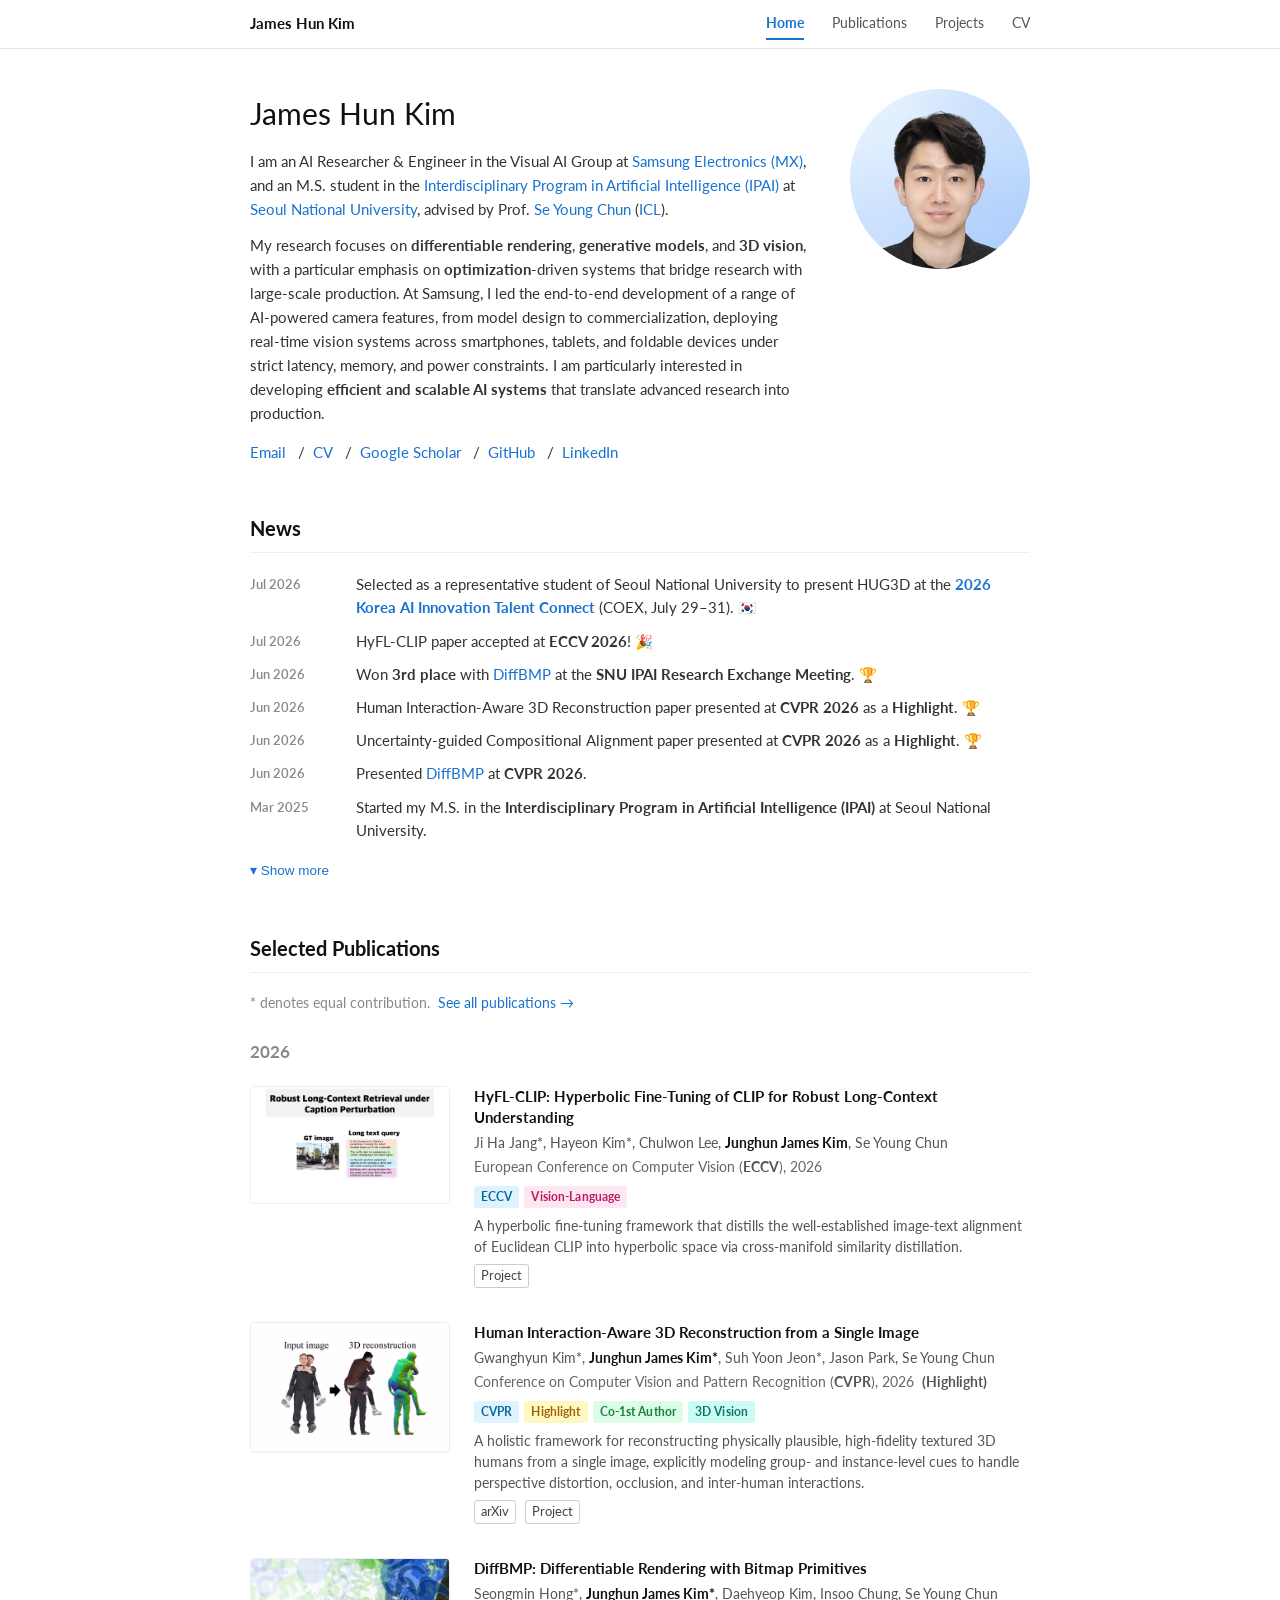
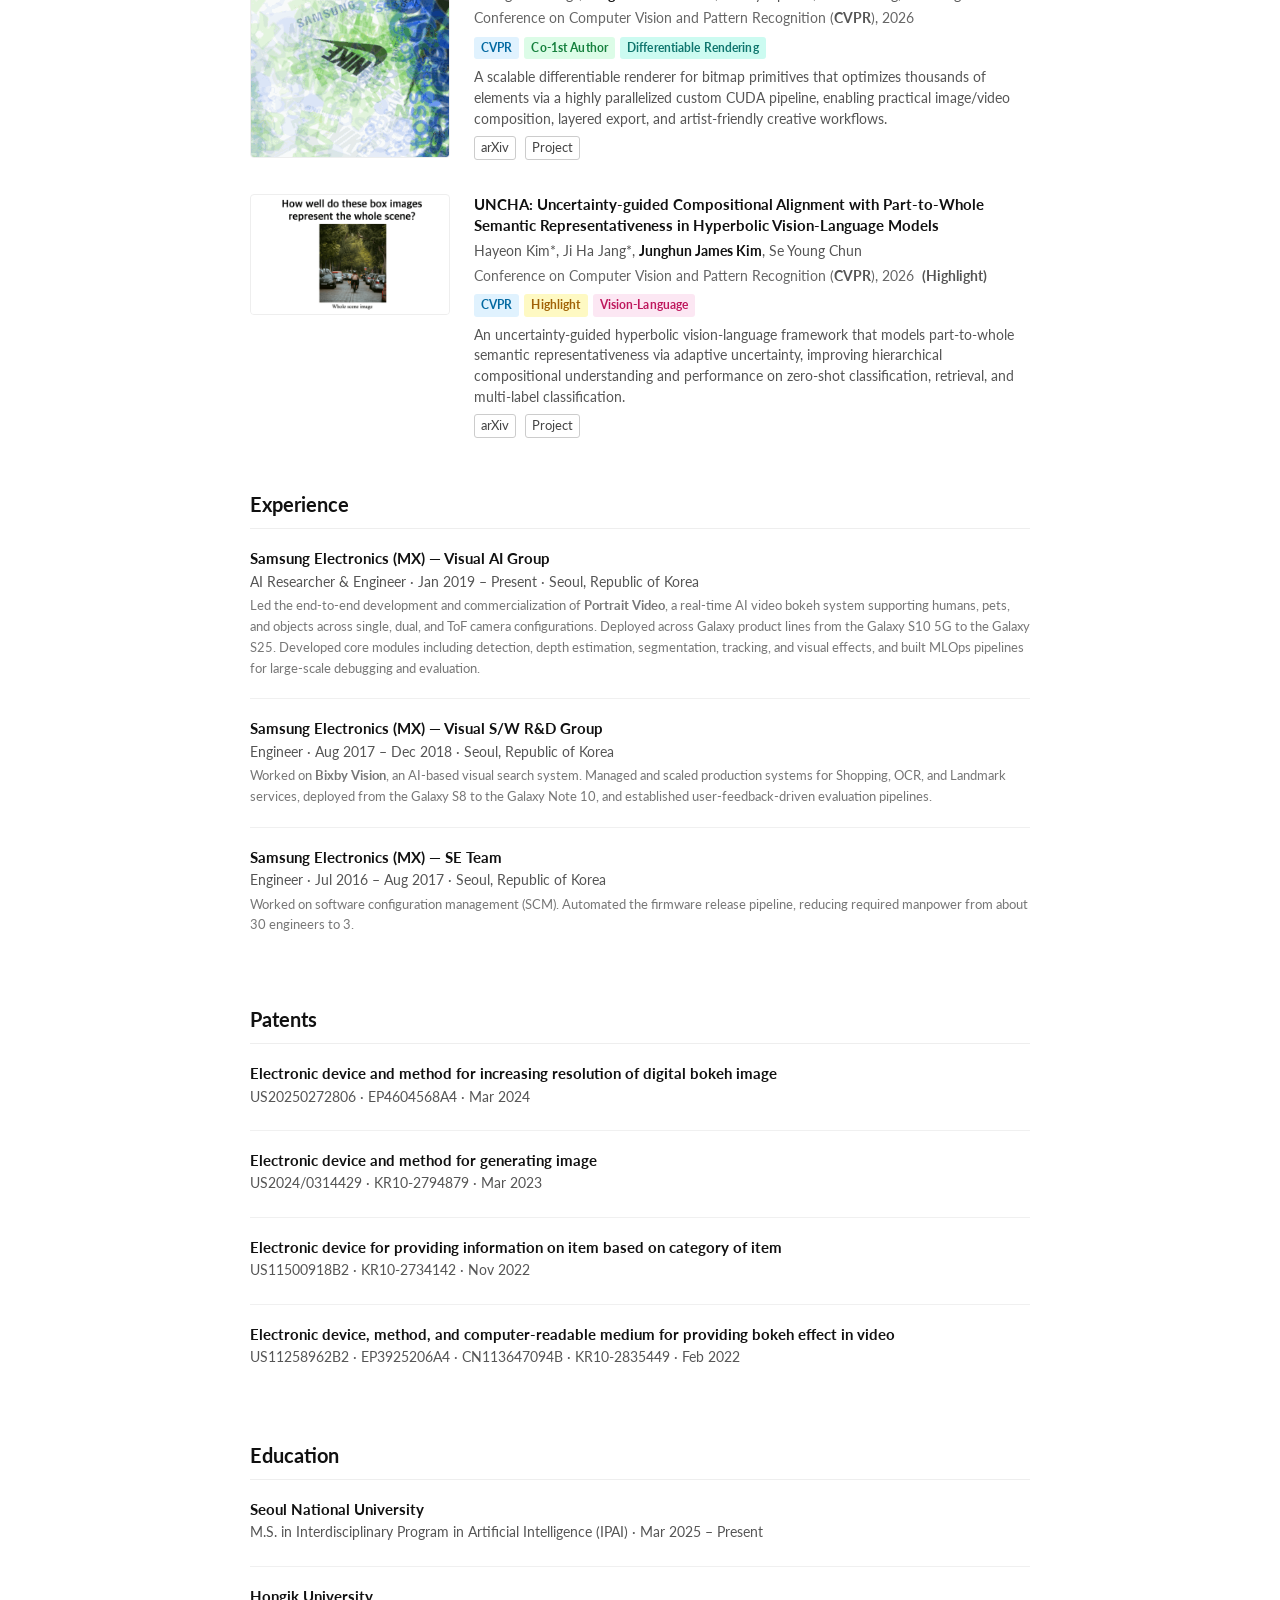
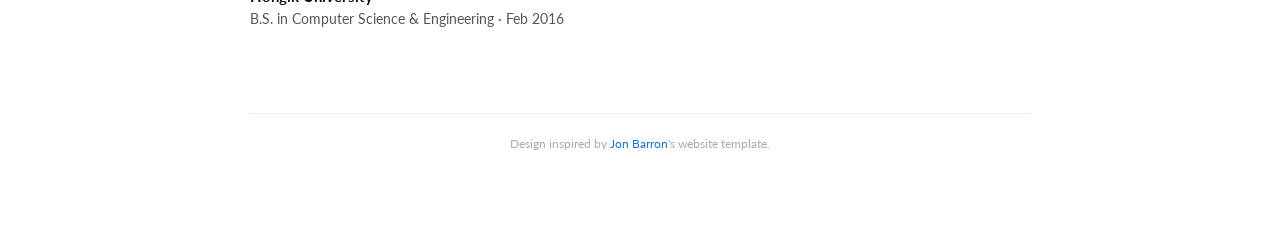
==== index.html @ 161edeae "Add Google Scholar to profile links Co-Authored-By: Claude Fable 5 <noreply@anthropic.com>" ====
<!DOCTYPE HTML>
<html lang="en">
<head>
  <meta http-equiv="Content-Type" content="text/html; charset=UTF-8">
  <title>James Hun Kim</title>
  <meta name="author" content="James Hun Kim">
  <meta name="viewport" content="width=device-width, initial-scale=1">
  <meta name="description" content="James Hun Kim (Junghun James Kim) — AI Researcher &amp; Engineer at Samsung Electronics (MX). Differentiable Rendering, Generative Models, 3D Vision.">
  <link rel="stylesheet" type="text/css" href="stylesheet.css">
  <link href="https://fonts.googleapis.com/css2?family=Lato:wght@300;400;700&display=swap" rel="stylesheet">
</head>

<body>

<nav>
  <div class="nav-inner">
    <a href="/" class="nav-name">James Hun Kim</a>
    <a href="/" class="active">Home</a>
    <a href="/publications.html">Publications</a>
    <a href="/projects.html">Projects</a>
    <a href="files/CV_JamesHKim.pdf">CV</a>
  </div>
</nav>

<div id="main">

  <!-- Profile -->
  <div id="profile">
    <div id="profile-text">
      <p class="name">James Hun Kim</p>

      <p>
        I am an AI Researcher &amp; Engineer in the Visual AI Group at
        <a href="https://www.samsung.com/">Samsung Electronics (MX)</a>,
        and an M.S. student in the
        <a href="https://gsai.snu.ac.kr/">Interdisciplinary Program in Artificial Intelligence (IPAI)</a>
        at <a href="https://www.snu.ac.kr/">Seoul National University</a>,
        advised by Prof. <a href="https://icl.snu.ac.kr/pi">Se Young Chun</a>
        (<a href="https://icl.snu.ac.kr/">ICL</a>).
      </p>
      <p>
        My research focuses on <strong>differentiable rendering</strong>,
        <strong>generative models</strong>, and <strong>3D vision</strong>,
        with a particular emphasis on <strong>optimization</strong>-driven systems
        that bridge research with large-scale production.
        At Samsung, I led the end-to-end development of a range of AI-powered camera features,
        from model design to commercialization, deploying real-time vision systems
        across smartphones, tablets, and foldable devices under strict latency, memory,
        and power constraints.
        I am particularly interested in developing <strong>efficient and scalable AI systems</strong>
        that translate advanced research into production.
      </p>

      <div id="profile-links">
        <a href="mailto:jonghean12@snu.ac.kr">Email</a> &nbsp;/&nbsp;
        <a href="files/CV_JamesHKim.pdf">CV</a> &nbsp;/&nbsp;
        <a href="https://scholar.google.com/citations?user=S0kUV8sAAAAJ">Google Scholar</a> &nbsp;/&nbsp;
        <a href="https://github.com/jongheean11">GitHub</a> &nbsp;/&nbsp;
        <a href="https://www.linkedin.com/in/james-hun-kim-a4682b106/">LinkedIn</a>
      </div>
    </div>

    <div id="profile-photo">
      <img src="files/photo.jpg" alt="James Hun Kim">
    </div>
  </div>

  <!-- News -->
  <section>
    <h2>News</h2>
    <ul id="news-list">
      <li>
        <span class="news-date">Jul 2026</span>
        <span>Selected as a representative student of Seoul National University to present HUG3D at the <a href="https://www.aiconnectkorea.kr/"><strong>2026 Korea AI Innovation Talent Connect</strong></a> (COEX, July 29–31). 🇰🇷</span>
      </li>
      <li>
        <span class="news-date">Jul 2026</span>
        <span>HyFL-CLIP paper accepted at <strong>ECCV 2026</strong>! 🎉</span>
      </li>
      <li>
        <span class="news-date">Jun 2026</span>
        <span>Won <strong>3rd place</strong> with <a href="https://diffbmp.com/">DiffBMP</a> at the <strong>SNU IPAI Research Exchange Meeting</strong>. 🏆</span>
      </li>
      <li>
        <span class="news-date">Jun 2026</span>
        <span>Human Interaction-Aware 3D Reconstruction paper presented at <strong>CVPR 2026</strong> as a <strong>Highlight</strong>. 🏆</span>
      </li>
      <li>
        <span class="news-date">Jun 2026</span>
        <span>Uncertainty-guided Compositional Alignment paper presented at <strong>CVPR 2026</strong> as a <strong>Highlight</strong>. 🏆</span>
      </li>
      <li>
        <span class="news-date">Jun 2026</span>
        <span>Presented <a href="https://diffbmp.com/">DiffBMP</a> at <strong>CVPR 2026</strong>.</span>
      </li>
      <li>
        <span class="news-date">Mar 2025</span>
        <span>Started my M.S. in the <strong>Interdisciplinary Program in Artificial Intelligence (IPAI)</strong> at Seoul National University.</span>
      </li>
      <div id="news-extra">
        <li>
          <span class="news-date">Mar 2024</span>
          <span>Filed a patent on increasing the resolution of <strong>digital bokeh images</strong> (US20250272806, EP4604568A4).</span>
        </li>
        <li>
          <span class="news-date">Mar 2023</span>
          <span>Filed a patent on an adaptive camera pipeline switching between <strong>stereo and AI-based bokeh</strong> (US2024/0314429, KR10-2794879).</span>
        </li>
        <li>
          <span class="news-date">Nov 2022</span>
          <span>Patent on <strong>category-aware visual item retrieval</strong> granted (US11500918B2, KR10-2734142).</span>
        </li>
        <li>
          <span class="news-date">Feb 2022</span>
          <span>Patent on <strong>multi-camera video bokeh</strong> granted (US11258962B2, KR10-2835449).</span>
        </li>
        <li>
          <span class="news-date">Jan 2019</span>
          <span>Joined the <strong>Visual AI Group</strong> at Samsung MX — leading end-to-end development of <strong>Portrait Video</strong>, deployed from the Galaxy S10 5G to the Galaxy S25.</span>
        </li>
        <li>
          <span class="news-date">Nov 2018</span>
          <span>One-Shot Item Search with Multimodal Data preprint released on <a href="https://arxiv.org/abs/1811.10969"><strong>arXiv</strong></a>.</span>
        </li>
        <li>
          <span class="news-date">Aug 2017</span>
          <span>Moved to the <strong>Visual S/W R&amp;D Group</strong> at Samsung MX to work on <strong>Bixby Vision</strong>, an AI-based visual search system.</span>
        </li>
        <li>
          <span class="news-date">Jul 2016</span>
          <span>Joined <strong>Samsung Electronics (MX)</strong>.</span>
        </li>
      </div>
    </ul>
    <button id="show-more-btn" onclick="toggleNews()">&#9662; Show more</button>
  </section>

  <!-- Selected Publications -->
  <section>
    <h2>Selected Publications</h2>
    <p style="font-size:13.5px;color:#888;margin-bottom:24px;">
      * denotes equal contribution. &nbsp;<a href="/publications.html">See all publications &rarr;</a>
    </p>

    <!-- 2026 -->
    <p class="pub-year-heading">2026</p>

    <div class="pub">
      <div class="pub-thumb">
        <img src="files/pub/hyfl.gif" alt="HyFL-CLIP thumbnail">
      </div>
      <div class="pub-body">
        <p class="pub-title">
          <a href="https://janeyeon.github.io/hyflclip">HyFL-CLIP: Hyperbolic Fine-Tuning of CLIP for Robust Long-Context Understanding</a>
        </p>
        <p class="pub-authors">
          Ji Ha Jang*, Hayeon Kim*, Chulwon Lee, <strong>Junghun James Kim</strong>, Se Young Chun
        </p>
        <p class="pub-venue">
          European Conference on Computer Vision (<span class="venue-name">ECCV</span>), 2026
        </p>
        <div class="pub-tags">
          <span class="tag tag-venue">ECCV</span>
          <span class="tag tag-genmodel">Vision-Language</span>
        </div>
        <p class="pub-desc">
          A hyperbolic fine-tuning framework that distills the well-established image-text alignment
          of Euclidean CLIP into hyperbolic space via cross-manifold similarity distillation.
        </p>
        <div class="pub-links">
          <a href="https://janeyeon.github.io/hyflclip">Project</a>
        </div>
      </div>
    </div>

    <div class="pub">
      <div class="pub-thumb">
        <img src="files/pub/hug3d.gif" alt="Human Interaction-Aware 3D Reconstruction thumbnail">
      </div>
      <div class="pub-body">
        <p class="pub-title">
          <a href="https://jongheean11.github.io/HUG3D_project/">Human Interaction-Aware 3D Reconstruction from a Single Image</a>
        </p>
        <p class="pub-authors">
          Gwanghyun Kim*, <strong>Junghun James Kim*</strong>, Suh Yoon Jeon*, Jason Park, Se Young Chun
        </p>
        <p class="pub-venue">
          Conference on Computer Vision and Pattern Recognition (<span class="venue-name">CVPR</span>), 2026 &nbsp;<span class="venue-name">(Highlight)</span>
        </p>
        <div class="pub-tags">
          <span class="tag tag-venue">CVPR</span>
          <span class="tag tag-highlight">Highlight</span>
          <span class="tag tag-author">Co-1st Author</span>
          <span class="tag tag-dr">3D Vision</span>
        </div>
        <p class="pub-desc">
          A holistic framework for reconstructing physically plausible, high-fidelity textured 3D humans
          from a single image, explicitly modeling group- and instance-level cues to handle
          perspective distortion, occlusion, and inter-human interactions.
        </p>
        <div class="pub-links">
          <a href="https://arxiv.org/abs/2604.05436">arXiv</a>
          <a href="https://jongheean11.github.io/HUG3D_project/">Project</a>
        </div>
      </div>
    </div>

    <div class="pub">
      <div class="pub-thumb">
        <img src="files/pub/diffbmp.gif" alt="DiffBMP thumbnail">
      </div>
      <div class="pub-body">
        <p class="pub-title">
          <a href="https://diffbmp.com/">DiffBMP: Differentiable Rendering with Bitmap Primitives</a>
        </p>
        <p class="pub-authors">
          Seongmin Hong*, <strong>Junghun James Kim*</strong>, Daehyeop Kim, Insoo Chung, Se Young Chun
        </p>
        <p class="pub-venue">
          Conference on Computer Vision and Pattern Recognition (<span class="venue-name">CVPR</span>), 2026
        </p>
        <div class="pub-tags">
          <span class="tag tag-venue">CVPR</span>
          <span class="tag tag-author">Co-1st Author</span>
          <span class="tag tag-dr">Differentiable Rendering</span>
        </div>
        <p class="pub-desc">
          A scalable differentiable renderer for bitmap primitives that optimizes thousands of elements
          via a highly parallelized custom CUDA pipeline, enabling practical image/video composition,
          layered export, and artist-friendly creative workflows.
        </p>
        <div class="pub-links">
          <a href="https://arxiv.org/abs/2602.22625">arXiv</a>
          <a href="https://diffbmp.com/">Project</a>
        </div>
      </div>
    </div>

    <div class="pub">
      <div class="pub-thumb">
        <img src="files/pub/uncha.gif" alt="UNCHA thumbnail">
      </div>
      <div class="pub-body">
        <p class="pub-title">
          <a href="https://jeeit17.github.io/UNCHA-project_page/">UNCHA: Uncertainty-guided Compositional Alignment with Part-to-Whole Semantic Representativeness in Hyperbolic Vision-Language Models</a>
        </p>
        <p class="pub-authors">
          Hayeon Kim*, Ji Ha Jang*, <strong>Junghun James Kim</strong>, Se Young Chun
        </p>
        <p class="pub-venue">
          Conference on Computer Vision and Pattern Recognition (<span class="venue-name">CVPR</span>), 2026 &nbsp;<span class="venue-name">(Highlight)</span>
        </p>
        <div class="pub-tags">
          <span class="tag tag-venue">CVPR</span>
          <span class="tag tag-highlight">Highlight</span>
          <span class="tag tag-genmodel">Vision-Language</span>
        </div>
        <p class="pub-desc">
          An uncertainty-guided hyperbolic vision-language framework that models part-to-whole semantic
          representativeness via adaptive uncertainty, improving hierarchical compositional understanding
          and performance on zero-shot classification, retrieval, and multi-label classification.
        </p>
        <div class="pub-links">
          <a href="https://arxiv.org/abs/2603.22042">arXiv</a>
          <a href="https://jeeit17.github.io/UNCHA-project_page/">Project</a>
        </div>
      </div>
    </div>

  </section>

  <!-- Experience -->
  <section>
    <h2>Experience</h2>
    <ul class="item-list">
      <li>
        <p class="item-title">Samsung Electronics (MX) — Visual AI Group</p>
        <p class="item-meta">AI Researcher &amp; Engineer · Jan 2019 – Present · Seoul, Republic of Korea</p>
        <p class="item-venue">
          Led the end-to-end development and commercialization of <strong>Portrait Video</strong>,
          a real-time AI video bokeh system supporting humans, pets, and objects across single, dual,
          and ToF camera configurations. Deployed across Galaxy product lines from the Galaxy S10 5G
          to the Galaxy S25. Developed core modules including detection, depth estimation, segmentation,
          tracking, and visual effects, and built MLOps pipelines for large-scale debugging and evaluation.
        </p>
      </li>
      <li>
        <p class="item-title">Samsung Electronics (MX) — Visual S/W R&amp;D Group</p>
        <p class="item-meta">Engineer · Aug 2017 – Dec 2018 · Seoul, Republic of Korea</p>
        <p class="item-venue">
          Worked on <strong>Bixby Vision</strong>, an AI-based visual search system. Managed and scaled
          production systems for Shopping, OCR, and Landmark services, deployed from the Galaxy S8
          to the Galaxy Note 10, and established user-feedback-driven evaluation pipelines.
        </p>
      </li>
      <li>
        <p class="item-title">Samsung Electronics (MX) — SE Team</p>
        <p class="item-meta">Engineer · Jul 2016 – Aug 2017 · Seoul, Republic of Korea</p>
        <p class="item-venue">
          Worked on software configuration management (SCM). Automated the firmware release pipeline,
          reducing required manpower from about 30 engineers to 3.
        </p>
      </li>
    </ul>
  </section>

  <!-- Patents -->
  <section>
    <h2>Patents</h2>
    <ul class="item-list">
      <li>
        <p class="item-title">Electronic device and method for increasing resolution of digital bokeh image</p>
        <p class="item-meta">US20250272806 · EP4604568A4 · Mar 2024</p>
      </li>
      <li>
        <p class="item-title">Electronic device and method for generating image</p>
        <p class="item-meta">US2024/0314429 · KR10-2794879 · Mar 2023</p>
      </li>
      <li>
        <p class="item-title">Electronic device for providing information on item based on category of item</p>
        <p class="item-meta">US11500918B2 · KR10-2734142 · Nov 2022</p>
      </li>
      <li>
        <p class="item-title">Electronic device, method, and computer-readable medium for providing bokeh effect in video</p>
        <p class="item-meta">US11258962B2 · EP3925206A4 · CN113647094B · KR10-2835449 · Feb 2022</p>
      </li>
    </ul>
  </section>

  <!-- Education -->
  <section>
    <h2>Education</h2>
    <ul class="item-list">
      <li>
        <p class="item-title">Seoul National University</p>
        <p class="item-meta">M.S. in Interdisciplinary Program in Artificial Intelligence (IPAI) · Mar 2025 – Present</p>
      </li>
      <li>
        <p class="item-title">Hongik University</p>
        <p class="item-meta">B.S. in Computer Science &amp; Engineering · Feb 2016</p>
      </li>
    </ul>
  </section>

  <footer>
    Design inspired by <a href="https://jonbarron.info/">Jon Barron</a>'s website template.
  </footer>

</div>

<script>
function toggleNews() {
  var extra = document.getElementById('news-extra');
  var btn = document.getElementById('show-more-btn');
  var open = extra.style.display === 'block';
  extra.style.display = open ? 'none' : 'block';
  btn.innerHTML = open ? '&#9662; Show more' : '&#9652; Show less';
}
</script>

</body>
</html>
---- stylesheet.css ----
* {
  margin: 0;
  padding: 0;
  box-sizing: border-box;
}

body {
  font-family: 'Lato', Verdana, Helvetica, sans-serif;
  font-size: 15px;
  background: #fff;
  color: #333;
  line-height: 1.6;
}

a {
  color: #1772d0;
  text-decoration: none;
}

a:hover, a:focus {
  color: #f09228;
  text-decoration: underline;
}

/* ---- Navigation ---- */
nav {
  background: #fff;
  border-bottom: 1px solid #e5e7eb;
  position: sticky;
  top: 0;
  z-index: 100;
}

.nav-inner {
  max-width: 820px;
  margin: 0 auto;
  padding: 0 20px;
  height: 48px;
  display: flex;
  align-items: center;
  gap: 28px;
}

.nav-name {
  font-weight: 700;
  color: #111;
  font-size: 15px;
  flex: 1;
  text-decoration: none;
}

.nav-name:hover { color: #1772d0; text-decoration: none; }

nav a {
  color: #555;
  font-size: 14px;
  text-decoration: none;
  padding: 4px 0;
  border-bottom: 2px solid transparent;
}

nav a:hover { color: #1772d0; text-decoration: none; border-bottom-color: #1772d0; }
nav a.active { color: #1772d0; font-weight: 700; border-bottom-color: #1772d0; }

/* ---- Main ---- */
#main {
  max-width: 820px;
  margin: 0 auto;
  padding: 40px 20px 80px;
}

/* ---- Profile ---- */
#profile {
  display: flex;
  align-items: flex-start;
  gap: 40px;
  margin-bottom: 48px;
}

#profile-text {
  flex: 1;
}

.name {
  font-size: 30px;
  font-weight: 400;
  margin-bottom: 16px;
  color: #111;
}

#profile-text p {
  margin-bottom: 12px;
}

#profile-links {
  margin-top: 16px;
  font-size: 14.5px;
}

#profile-links a {
  margin-right: 4px;
}

#profile-photo {
  flex-shrink: 0;
  width: 180px;
}

#profile-photo img {
  width: 180px;
  height: 180px;
  border-radius: 50%;
  object-fit: cover;
  object-position: top center;
  display: block;
}

/* ---- Sections ---- */
section {
  margin-bottom: 48px;
}

section h2 {
  font-size: 20px;
  font-weight: 700;
  color: #111;
  border-bottom: 1px solid #eee;
  padding-bottom: 8px;
  margin-bottom: 20px;
}

/* ---- News ---- */
#news-list {
  list-style: none;
  padding: 0;
}

#news-list li {
  display: flex;
  gap: 16px;
  margin-bottom: 10px;
  font-size: 14.5px;
}

.news-date {
  flex-shrink: 0;
  width: 90px;
  color: #888;
  font-weight: 600;
  font-size: 13px;
  padding-top: 1px;
}

#news-extra { display: none; }

#show-more-btn {
  background: none;
  border: none;
  color: #1772d0;
  cursor: pointer;
  font-size: 13.5px;
  padding: 6px 0;
  margin-top: 4px;
}

#show-more-btn:hover { color: #f09228; }

/* ---- Publications ---- */
.pub {
  display: flex;
  gap: 24px;
  margin-bottom: 32px;
  align-items: flex-start;
}

.pub-thumb {
  flex-shrink: 0;
  width: 200px;
}

.pub-thumb img,
.pub-thumb video {
  width: 100%;
  height: auto;
  display: block;
  border-radius: 4px;
  border: 1px solid #eee;
}

.pub-thumb .no-thumb {
  width: 200px;
  height: 110px;
  background: #f5f5f5;
  border-radius: 4px;
  border: 1px solid #eee;
  display: flex;
  align-items: center;
  justify-content: center;
  font-size: 11px;
  color: #bbb;
}

.pub-body { flex: 1; }

.pub-title {
  font-size: 15px;
  font-weight: 700;
  color: #111;
  margin-bottom: 4px;
  line-height: 1.4;
}

.pub-title a { color: #111; }
.pub-title a:hover { color: #1772d0; text-decoration: none; }

.pub-authors {
  font-size: 14px;
  margin-bottom: 3px;
  color: #555;
}

.pub-authors strong { color: #111; }

.pub-venue {
  font-size: 13.5px;
  color: #666;
  margin-bottom: 7px;
}

.pub-venue .venue-name {
  font-weight: 700;
  color: #555;
}

.pub-desc {
  font-size: 13.5px;
  color: #555;
  line-height: 1.55;
  margin-bottom: 6px;
}

.pub-links { font-size: 13px; }

.pub-links a {
  display: inline-block;
  margin-right: 6px;
  margin-bottom: 2px;
  padding: 1px 6px;
  border: 1px solid #ccc;
  border-radius: 3px;
  color: #444;
  font-size: 12.5px;
}

.pub-links a:hover {
  background: #f09228;
  border-color: #f09228;
  color: #fff;
  text-decoration: none;
}

.pub-year-heading {
  font-size: 17px;
  font-weight: 700;
  color: #888;
  margin-bottom: 20px;
  margin-top: 8px;
}

/* ---- Tags ---- */
.pub-tags {
  display: flex;
  flex-wrap: wrap;
  gap: 5px;
  margin-bottom: 8px;
  margin-top: 6px;
}

.tag {
  display: inline-block;
  padding: 2px 7px;
  border-radius: 3px;
  font-size: 11.5px;
  font-weight: 700;
  letter-spacing: 0.01em;
  line-height: 1.6;
}

/* Venue */
.tag-venue     { background: #e0f2fe; color: #0369a1; }

/* Highlight / award */
.tag-highlight { background: #fef9c3; color: #a16207; }

/* Author role */
.tag-author    { background: #dcfce7; color: #15803d; }

/* Journal / preprint */
.tag-journal   { background: #f1f5f9; color: #475569; }

/* Research area */
.tag-genmodel  { background: #fce7f3; color: #be185d; }   /* Generative / VLM  - rose   */
.tag-ci        { background: #fff7ed; color: #c2410c; }   /* Retrieval / CI    - orange */
.tag-dr        { background: #ccfbf1; color: #0f766e; }   /* Diff. Rendering   - teal   */
.tag-opt       { background: #ede9fe; color: #7c3aed; }   /* Optimization      - violet */

/* ---- Item lists (experience / patents / education) ---- */
.item-list {
  list-style: none;
  padding: 0;
}

.item-list li {
  margin-bottom: 20px;
  padding-bottom: 20px;
  border-bottom: 1px solid #f0f0f0;
}

.item-list li:last-child { border-bottom: none; }

.item-title {
  font-size: 14.5px;
  font-weight: 700;
  color: #111;
  margin-bottom: 2px;
  line-height: 1.4;
}

.item-meta {
  font-size: 13.5px;
  color: #555;
  margin-bottom: 2px;
}

.item-venue {
  font-size: 13px;
  color: #777;
}

.item-stack {
  font-size: 12.5px;
  color: #9aa3af;
  margin-top: 4px;
  margin-bottom: 6px;
}

/* ---- Footer ---- */
footer {
  text-align: center;
  font-size: 12px;
  color: #aaa;
  margin-top: 60px;
  border-top: 1px solid #eee;
  padding-top: 20px;
}

/* ---- Responsive ---- */
@media (max-width: 600px) {
  .nav-inner { gap: 16px; }
  .nav-name { font-size: 13px; }
  nav a { font-size: 13px; }

  #profile {
    flex-direction: column-reverse;
    align-items: center;
  }
  #profile-photo img {
    width: 140px;
    height: 140px;
  }
  .pub {
    flex-direction: column;
  }
  .pub-thumb { width: 100%; }
  .pub-thumb img { width: 100%; height: auto; }
  .pub-thumb .no-thumb { width: 100%; height: 120px; }
}
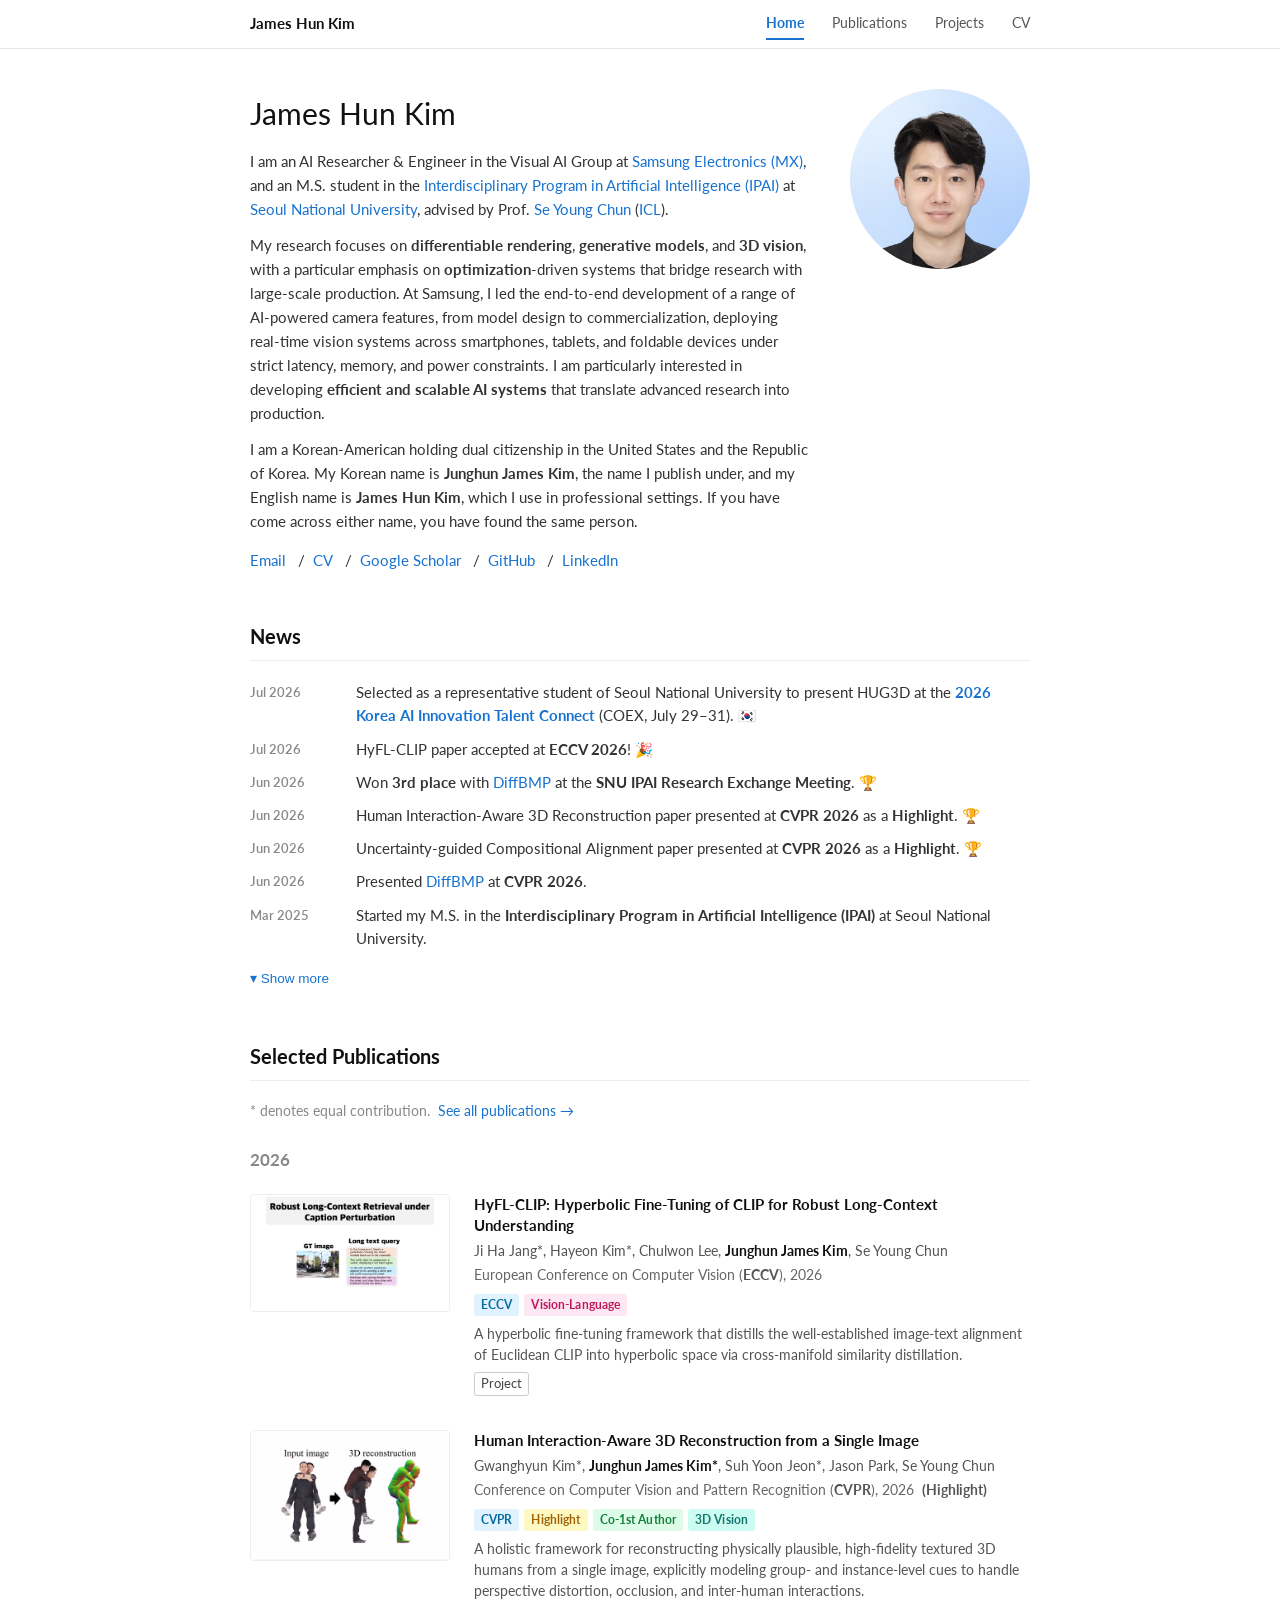
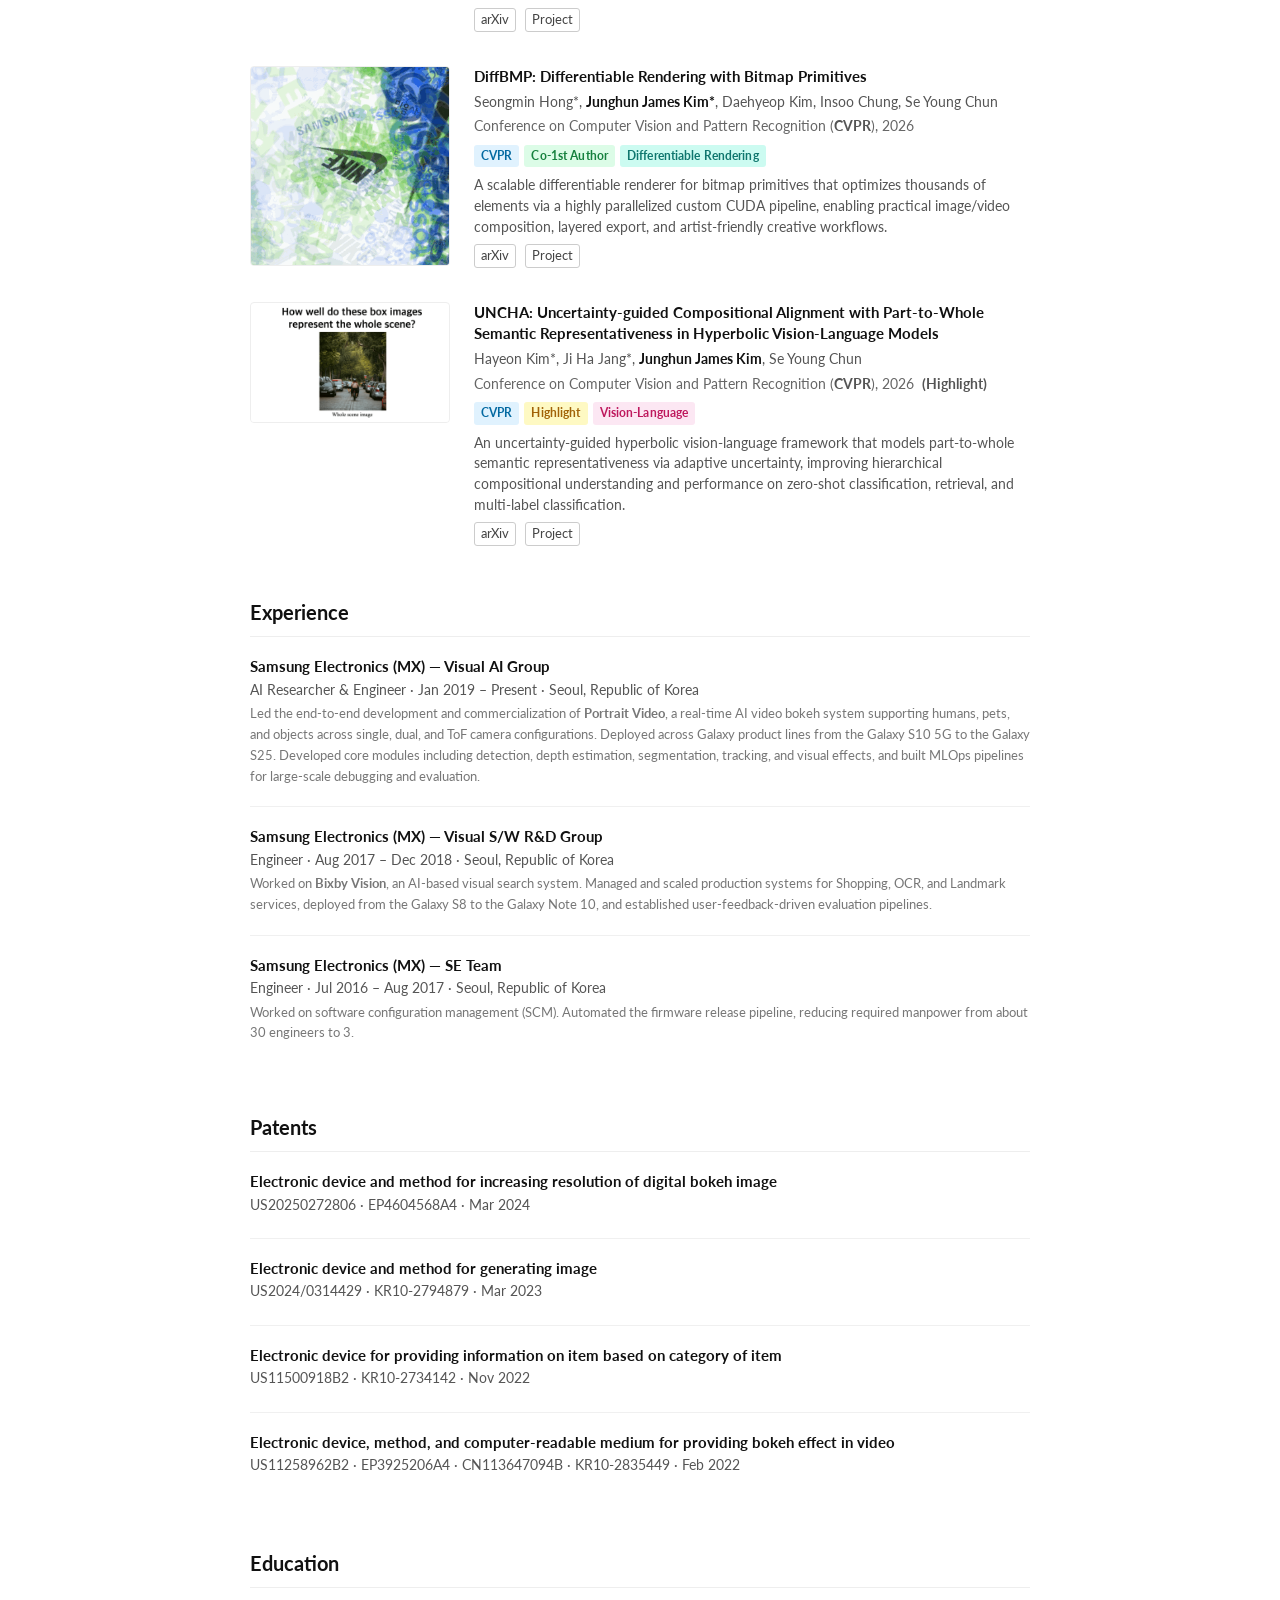
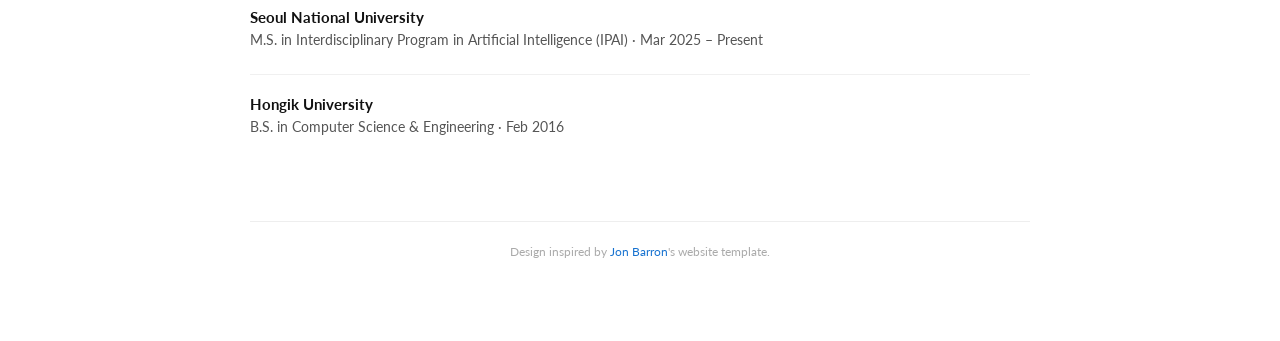
==== commit 05654a87: "Add dual citizenship and name note to bio Co-Authored-By: Claude Fable 5 <noreply@anthropic.com>" ====
--- a/index.html
+++ b/index.html
@@ -50,6 +50,12 @@
         I am particularly interested in developing <strong>efficient and scalable AI systems</strong>
         that translate advanced research into production.
       </p>
+      <p>
+        I am a Korean-American holding dual citizenship in the United States and the Republic of Korea.
+        My Korean name is <strong>Junghun James Kim</strong>, the name I publish under, and my English
+        name is <strong>James Hun Kim</strong>, which I use in professional settings. If you have come
+        across either name, you have found the same person.
+      </p>
 
       <div id="profile-links">
         <a href="mailto:jonghean12@snu.ac.kr">Email</a> &nbsp;/&nbsp;
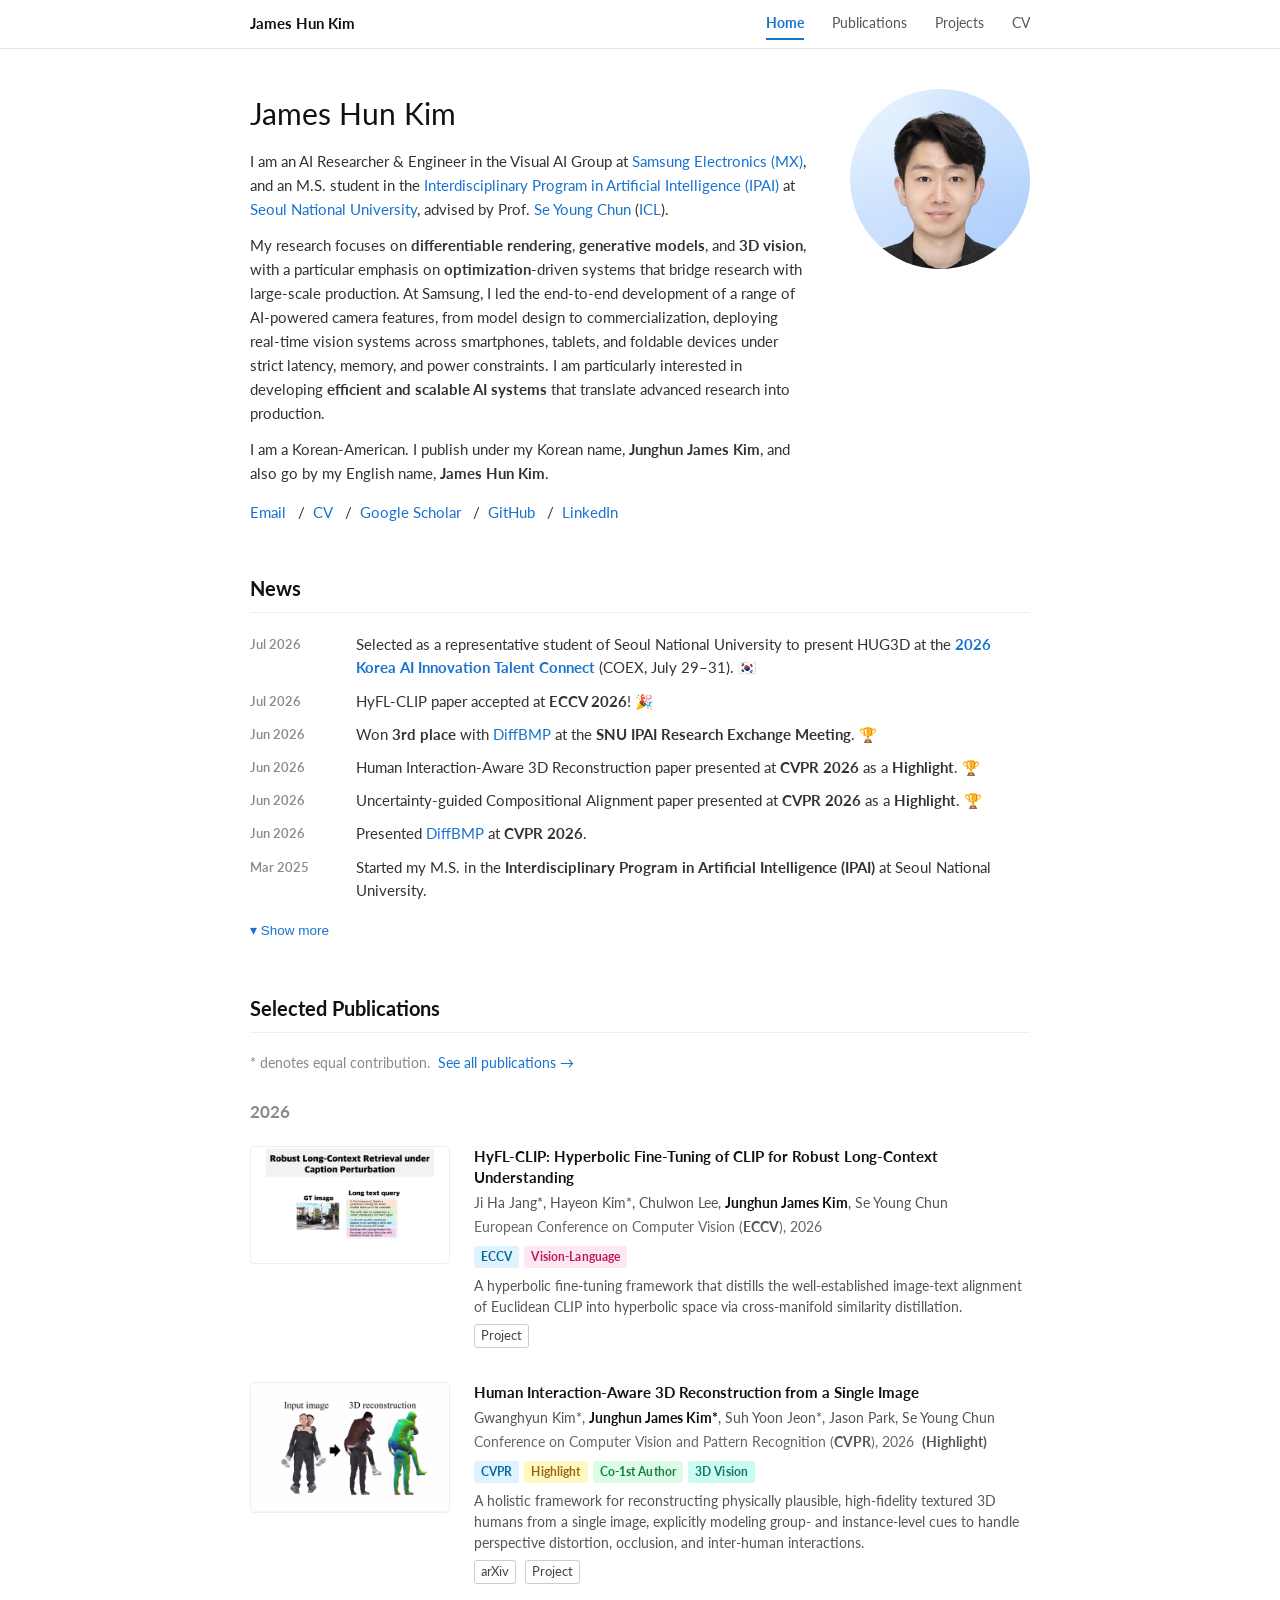
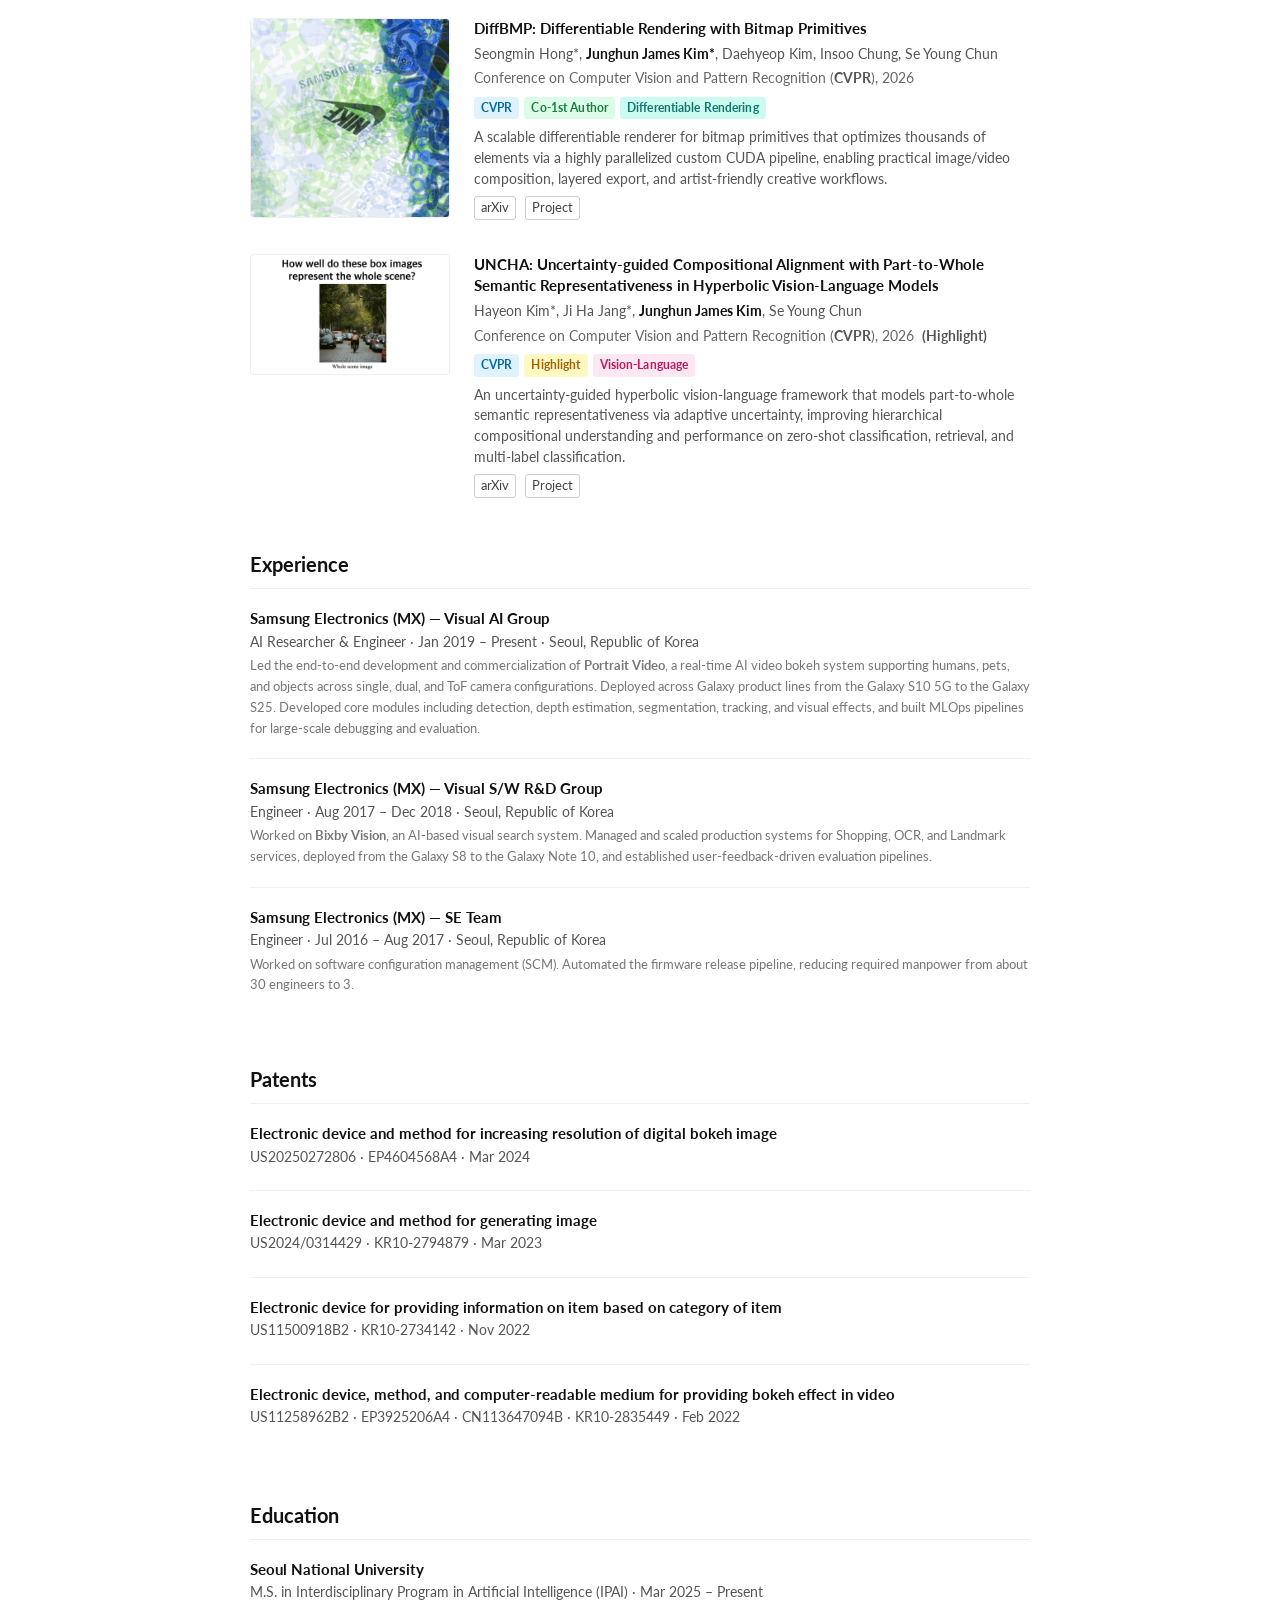
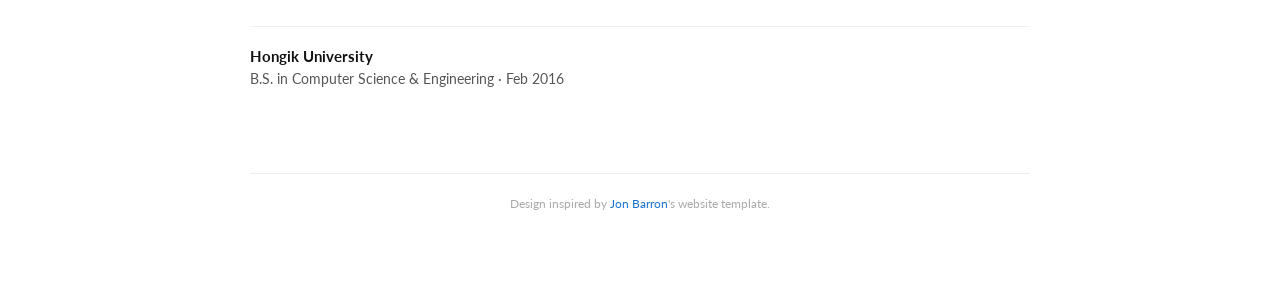
==== commit fe82a475: "Condense name note in bio Co-Authored-By: Claude Fable 5 <noreply@anthropic.com>" ====
--- a/index.html
+++ b/index.html
@@ -51,10 +51,8 @@
         that translate advanced research into production.
       </p>
       <p>
-        I am a Korean-American holding dual citizenship in the United States and the Republic of Korea.
-        My Korean name is <strong>Junghun James Kim</strong>, the name I publish under, and my English
-        name is <strong>James Hun Kim</strong>, which I use in professional settings. If you have come
-        across either name, you have found the same person.
+        I am a Korean-American. I publish under my Korean name, <strong>Junghun James Kim</strong>,
+        and also go by my English name, <strong>James Hun Kim</strong>.
       </p>
 
       <div id="profile-links">
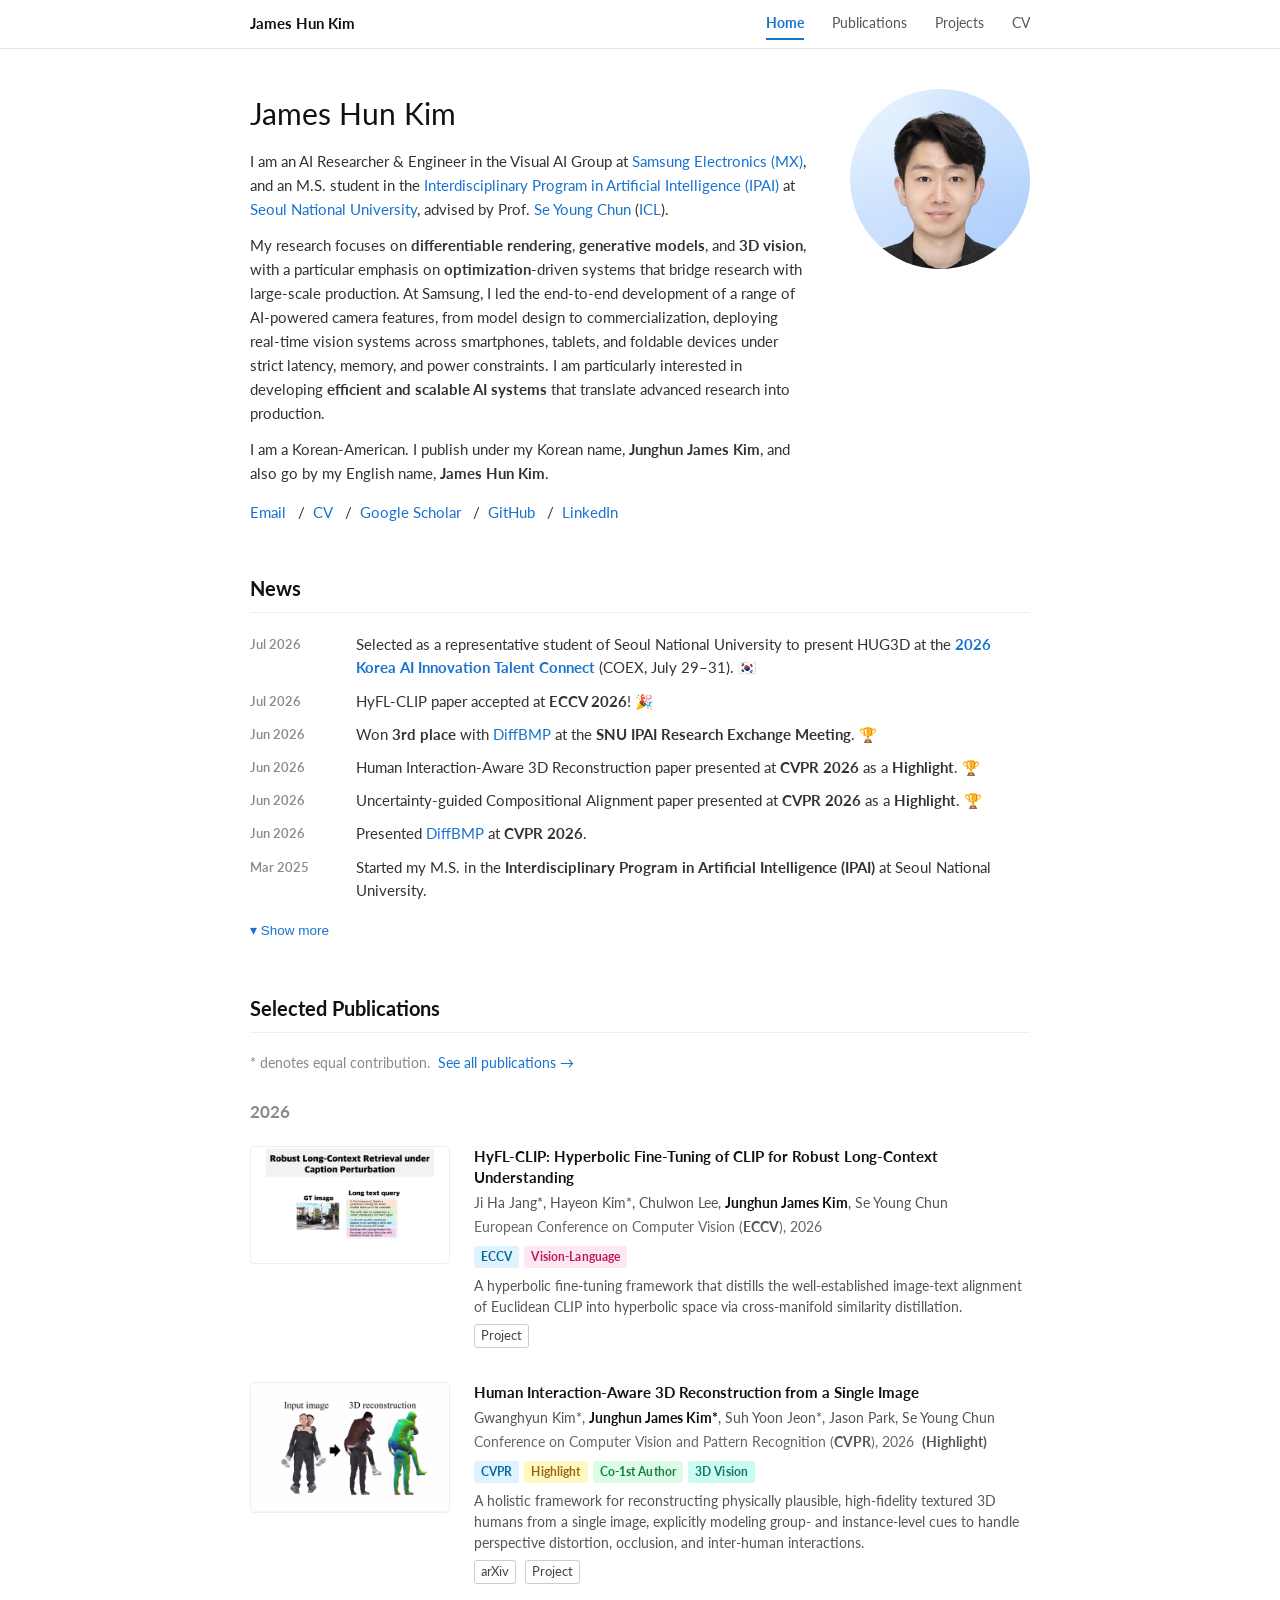
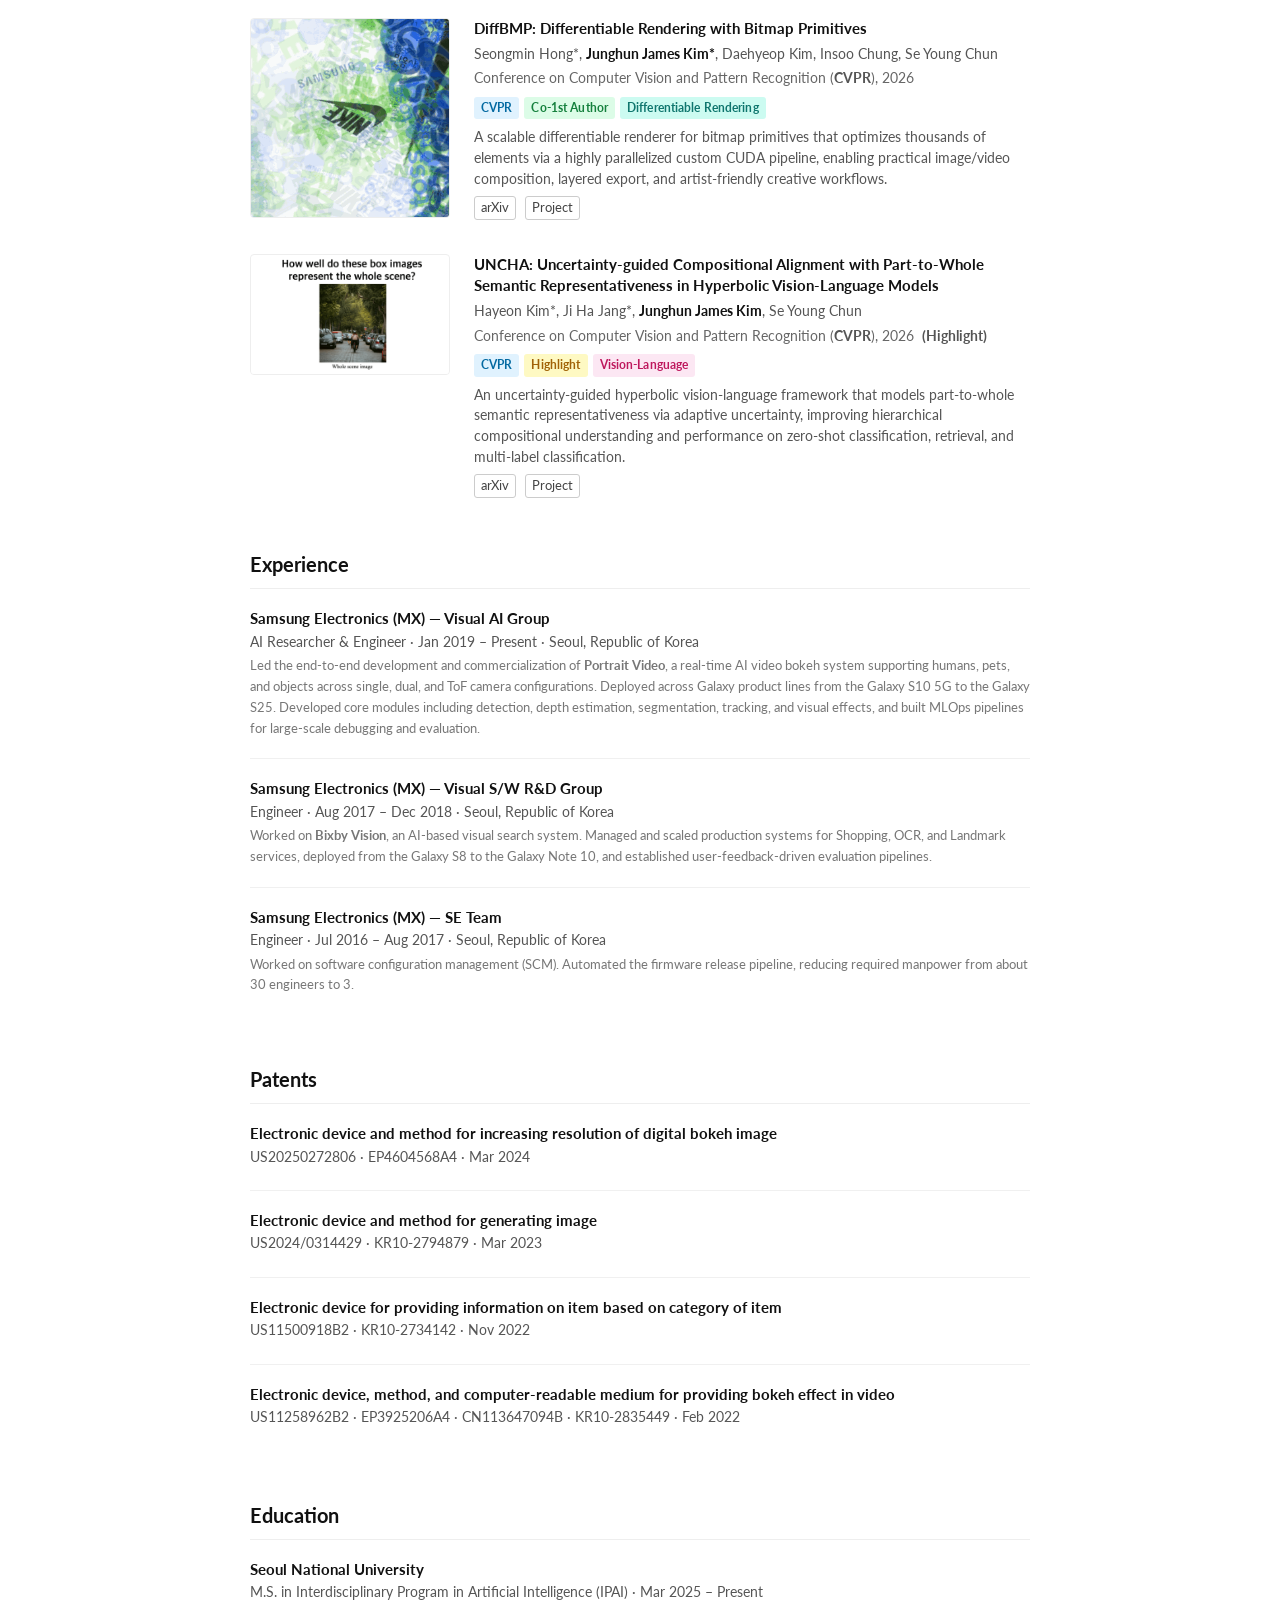
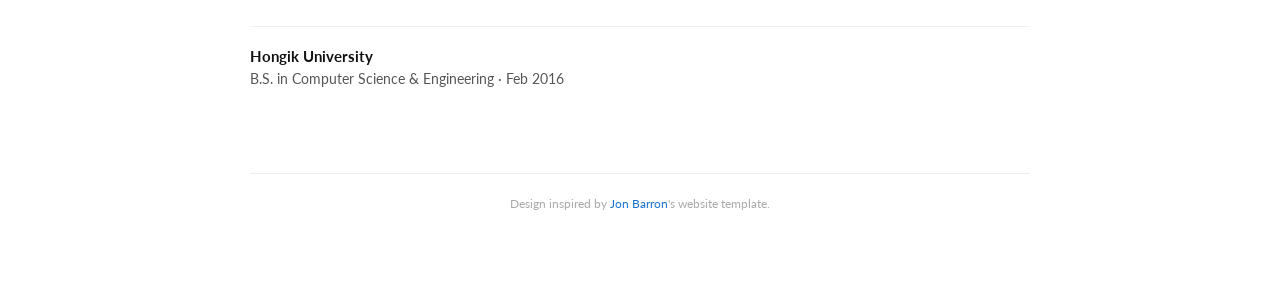
==== commit 9c66f80f: "Add GoatCounter analytics and daily visitor-count snapshot workflow Invisible tracker on all pages; " ====
--- a/index.html
+++ b/index.html
@@ -352,6 +352,7 @@
 
 </div>
 
+<script data-goatcounter="https://jongheean11.goatcounter.com/count" async src="//gc.zgo.at/count.js"></script>
 <script>
 function toggleNews() {
   var extra = document.getElementById('news-extra');
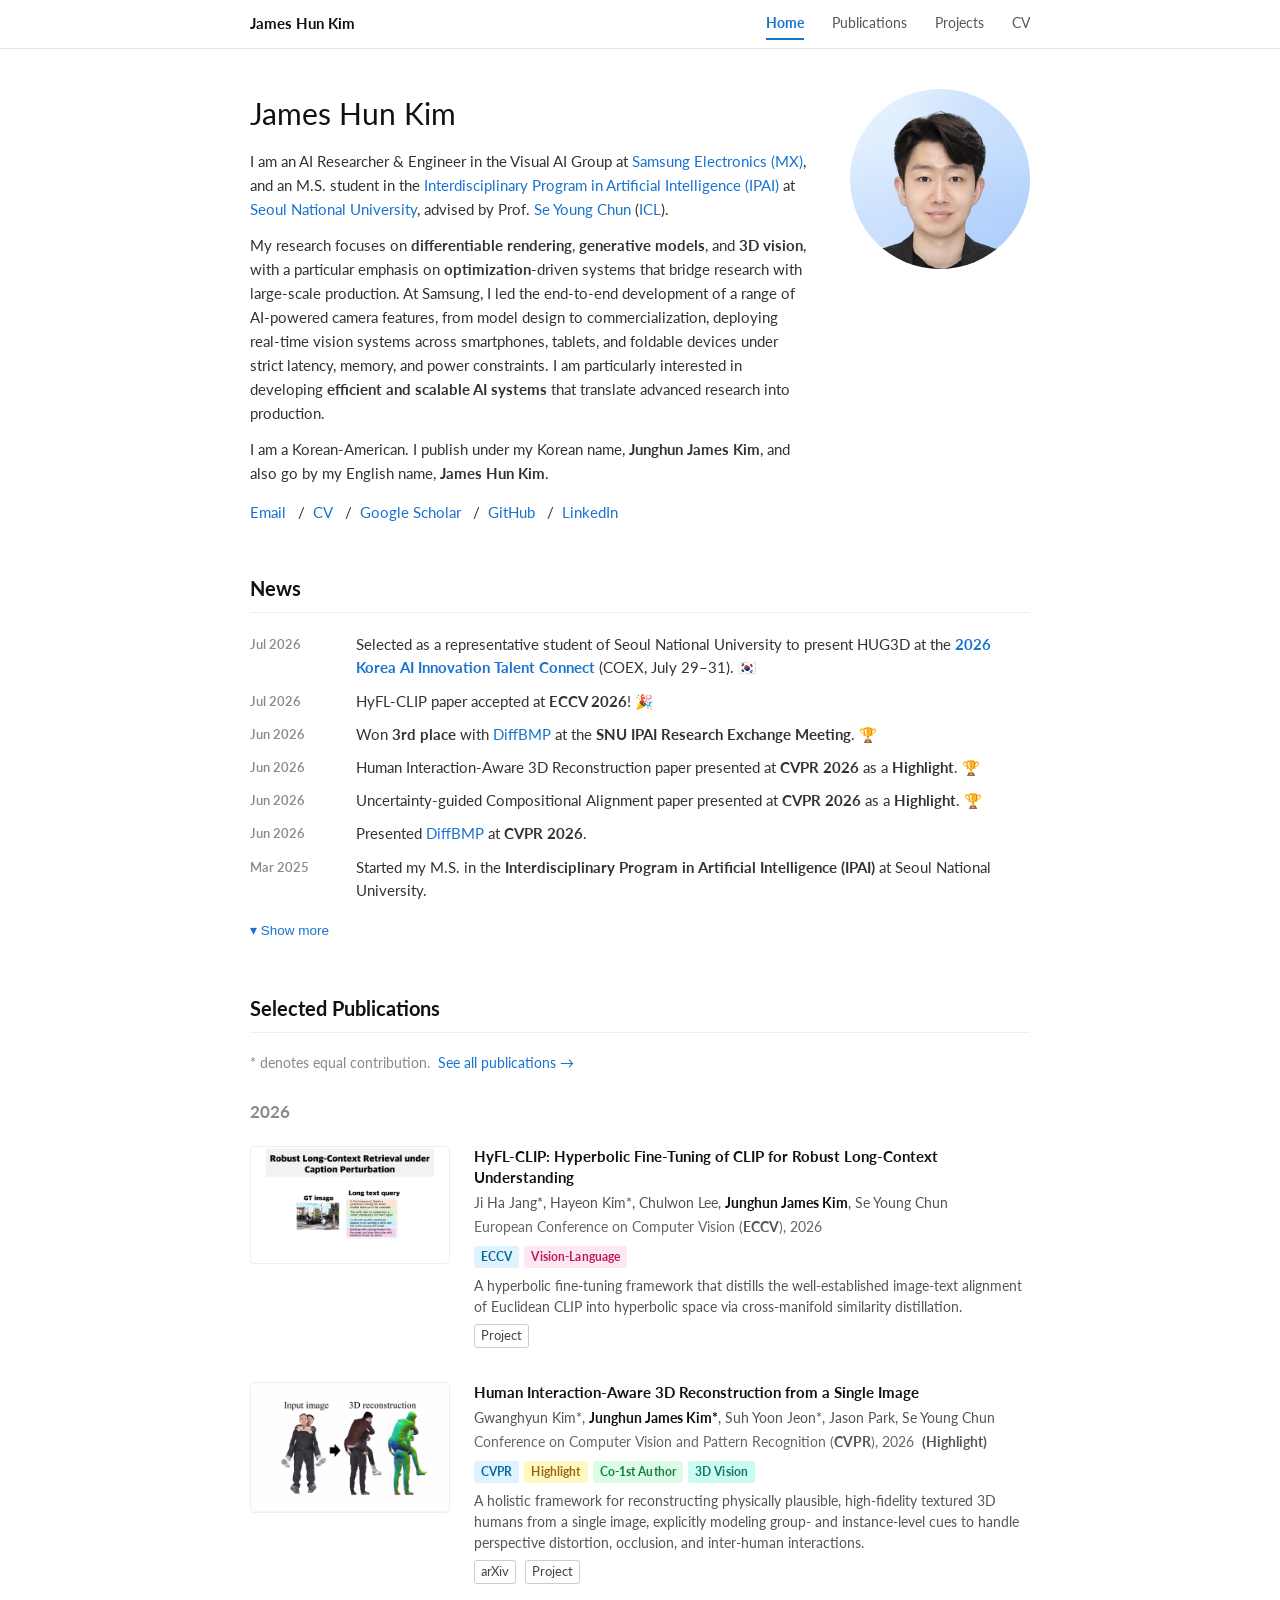
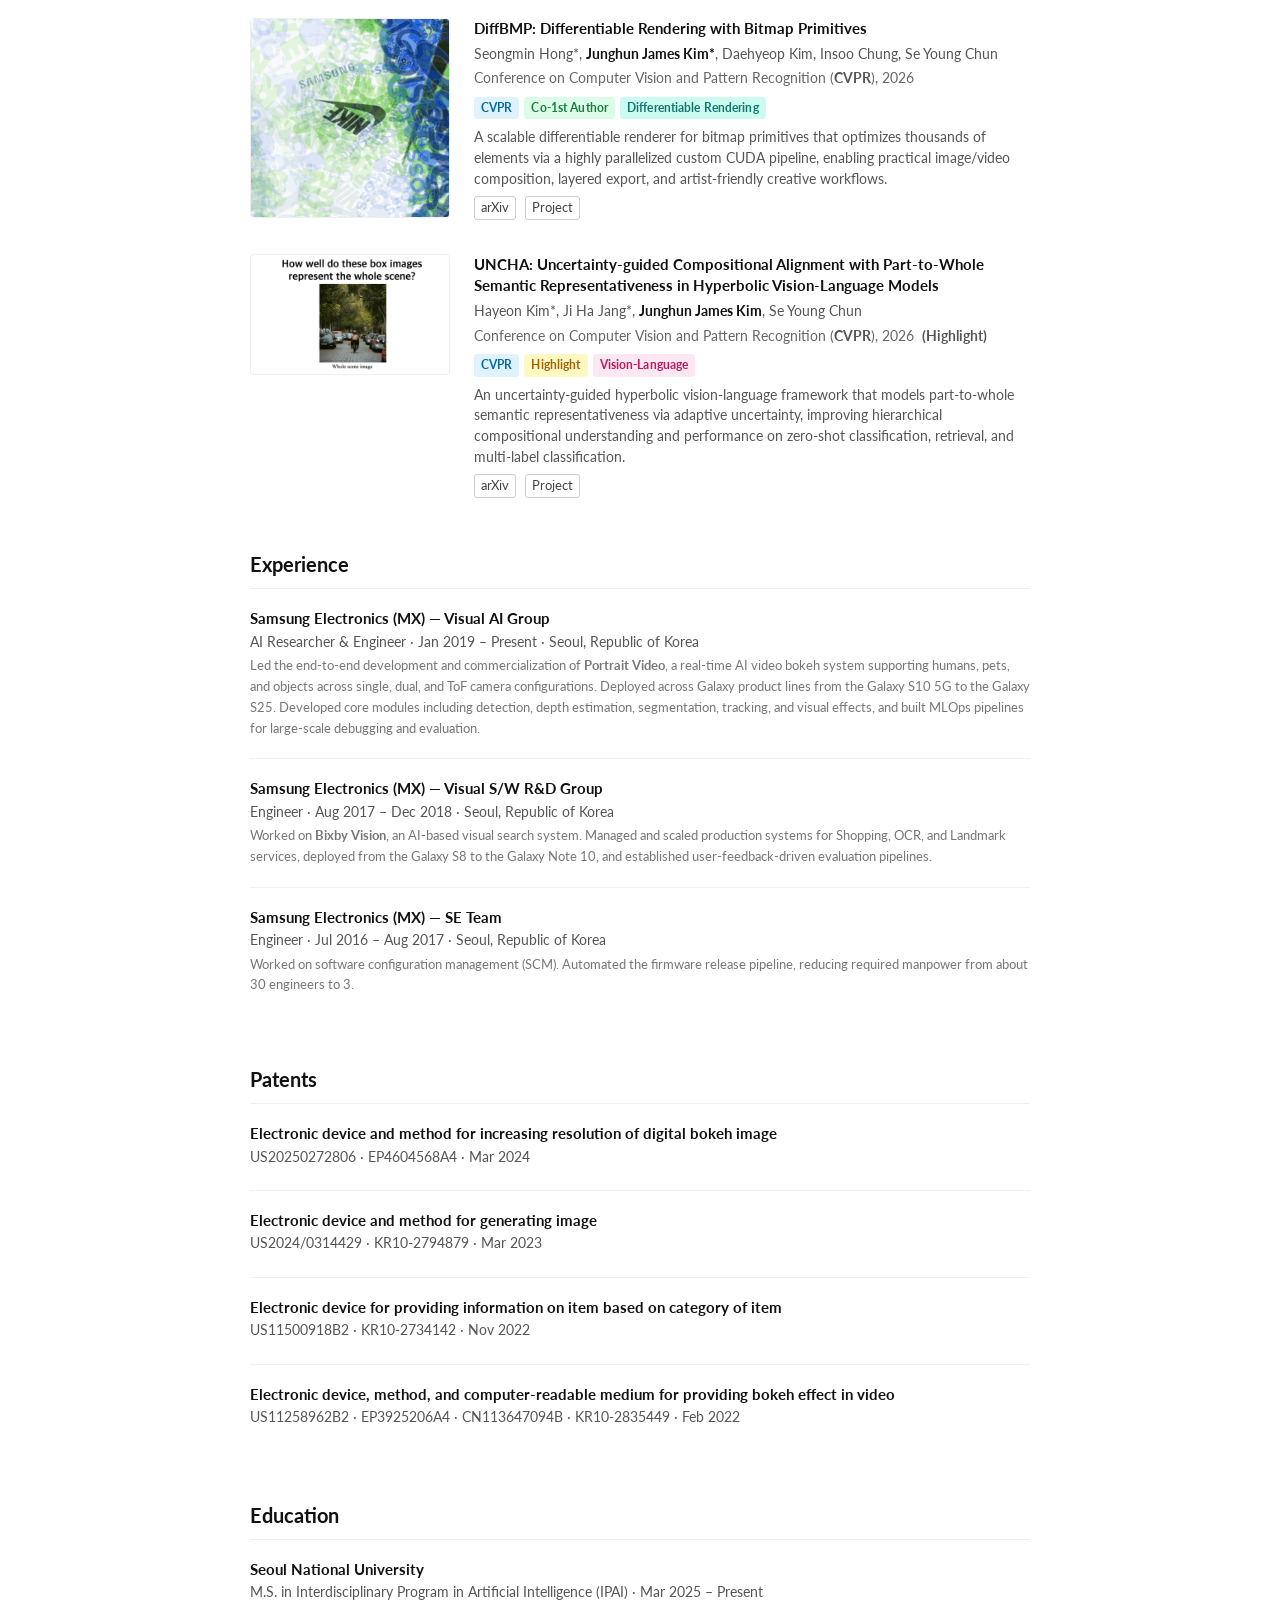
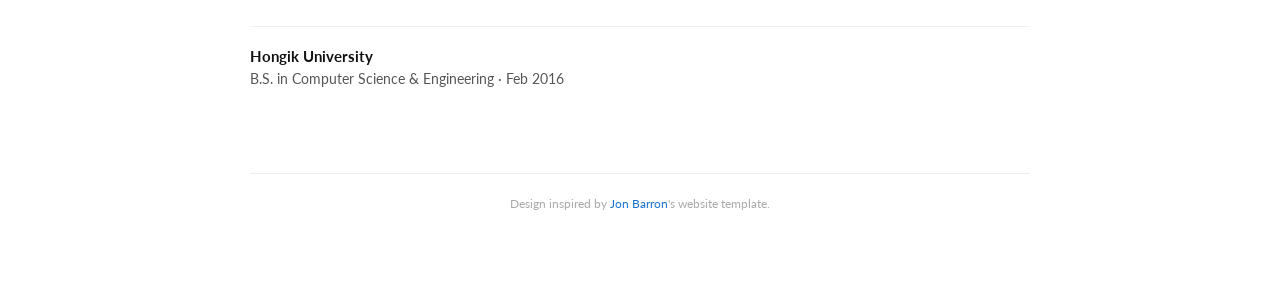
==== commit 3d596779: "Add 2014/2015 national grant awards to News Co-Authored-By: Claude Fable 5 <noreply@anthropic.com>" ====
--- a/index.html
+++ b/index.html
@@ -134,6 +134,14 @@
           <span class="news-date">Jul 2016</span>
           <span>Joined <strong>Samsung Electronics (MX)</strong>.</span>
         </li>
+        <li>
+          <span class="news-date">2015</span>
+          <span>Selected for the <strong>Science &amp; Engineering Startup Nurturing Program (이공계 창업꿈나무)</strong>, a national government grant, and awarded ₩50,000,000 in funding. 🏆</span>
+        </li>
+        <li>
+          <span class="news-date">2014</span>
+          <span>Selected for the <strong>Creative Challenge SW R&amp;D Program (창의도전형 SW R&amp;D)</strong>, a national government R&amp;D grant, and awarded ₩100,000,000 in funding. 🏆</span>
+        </li>
       </div>
     </ul>
     <button id="show-more-btn" onclick="toggleNews()">&#9662; Show more</button>
--- a/stylesheet.css
+++ b/stylesheet.css
@@ -363,6 +363,9 @@
   #profile {
     flex-direction: column-reverse;
     align-items: center;
+  }
+  #profile-photo {
+    width: auto;
   }
   #profile-photo img {
     width: 140px;
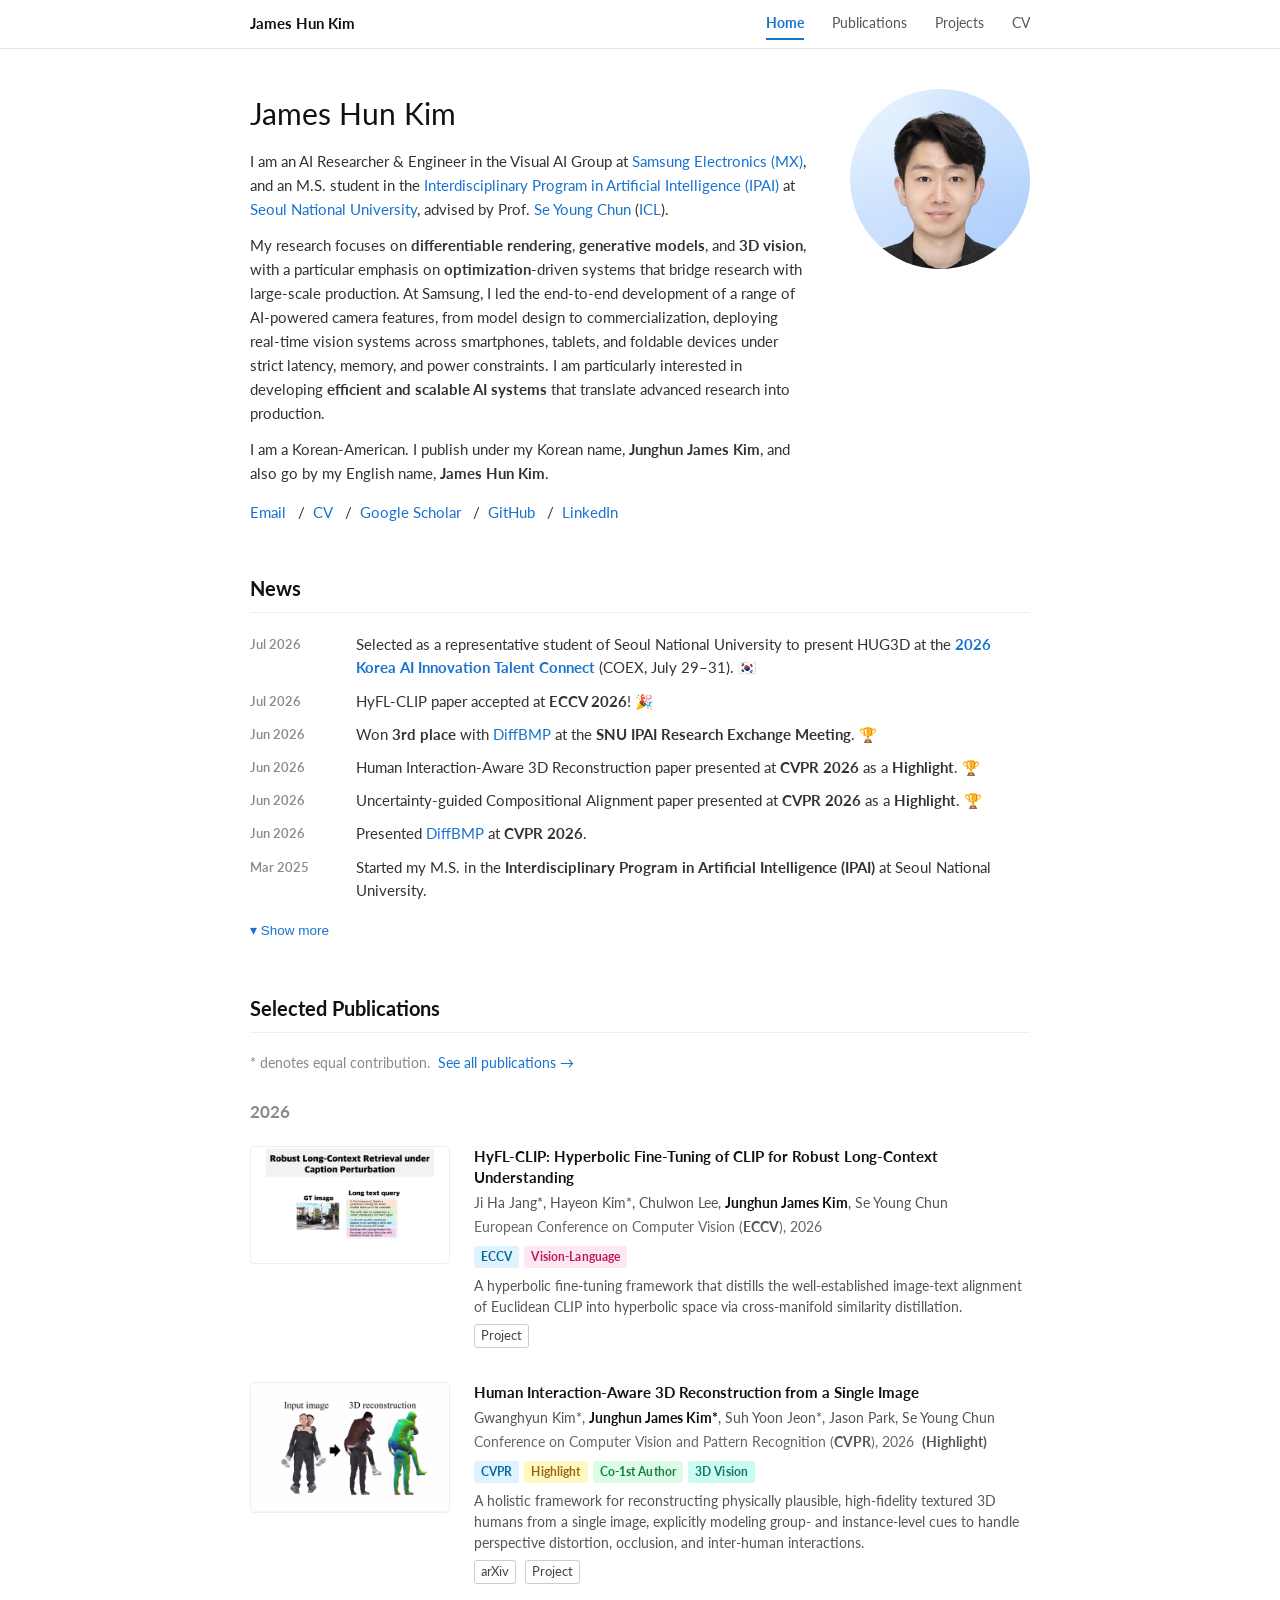
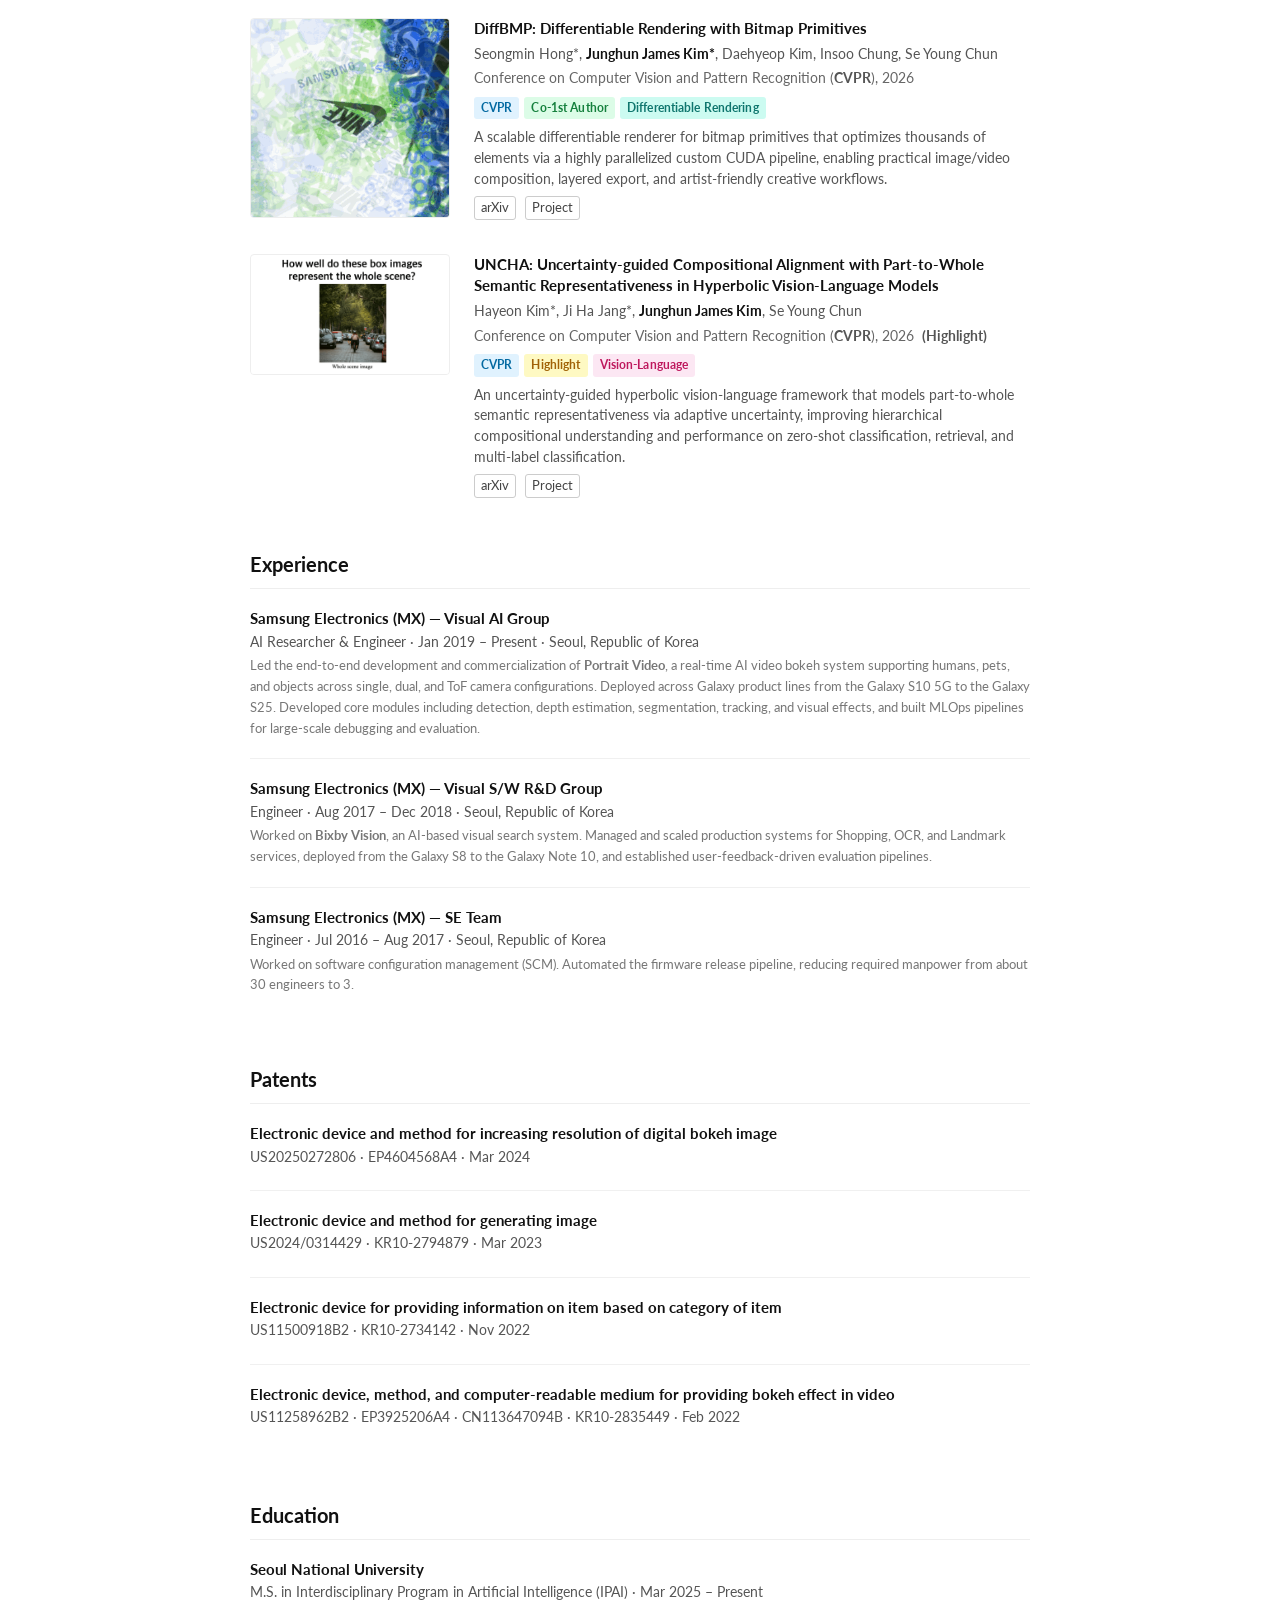
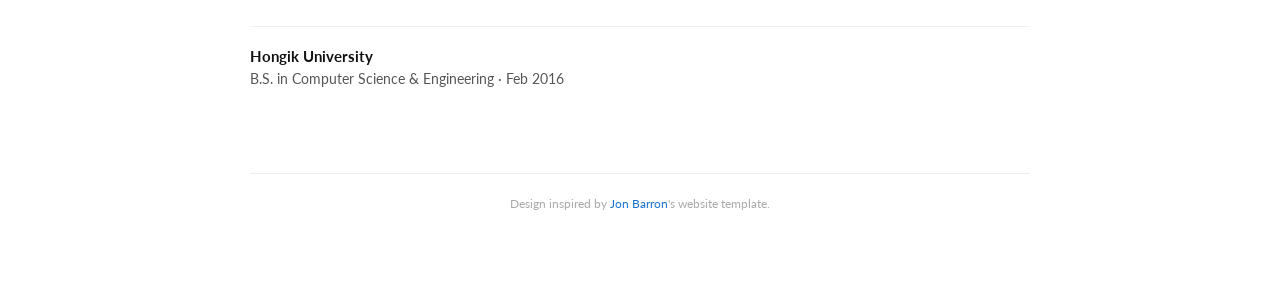
==== commit 9b637ae3: "Use English-only program names for grant news items Co-Authored-By: Claude Fable 5 <noreply@anthropi" ====
--- a/index.html
+++ b/index.html
@@ -136,11 +136,11 @@
         </li>
         <li>
           <span class="news-date">2015</span>
-          <span>Selected for the <strong>Science &amp; Engineering Startup Nurturing Program (이공계 창업꿈나무)</strong>, a national government grant, and awarded ₩50,000,000 in funding. 🏆</span>
+          <span>Selected for the <strong>Science &amp; Engineering Startup Nurturing Program</strong>, a national government grant, and awarded ₩50,000,000 in funding. 🏆</span>
         </li>
         <li>
           <span class="news-date">2014</span>
-          <span>Selected for the <strong>Creative Challenge SW R&amp;D Program (창의도전형 SW R&amp;D)</strong>, a national government R&amp;D grant, and awarded ₩100,000,000 in funding. 🏆</span>
+          <span>Selected for the <strong>Creative Challenge SW R&amp;D Program</strong>, a national government R&amp;D grant, and awarded ₩100,000,000 in funding. 🏆</span>
         </li>
       </div>
     </ul>
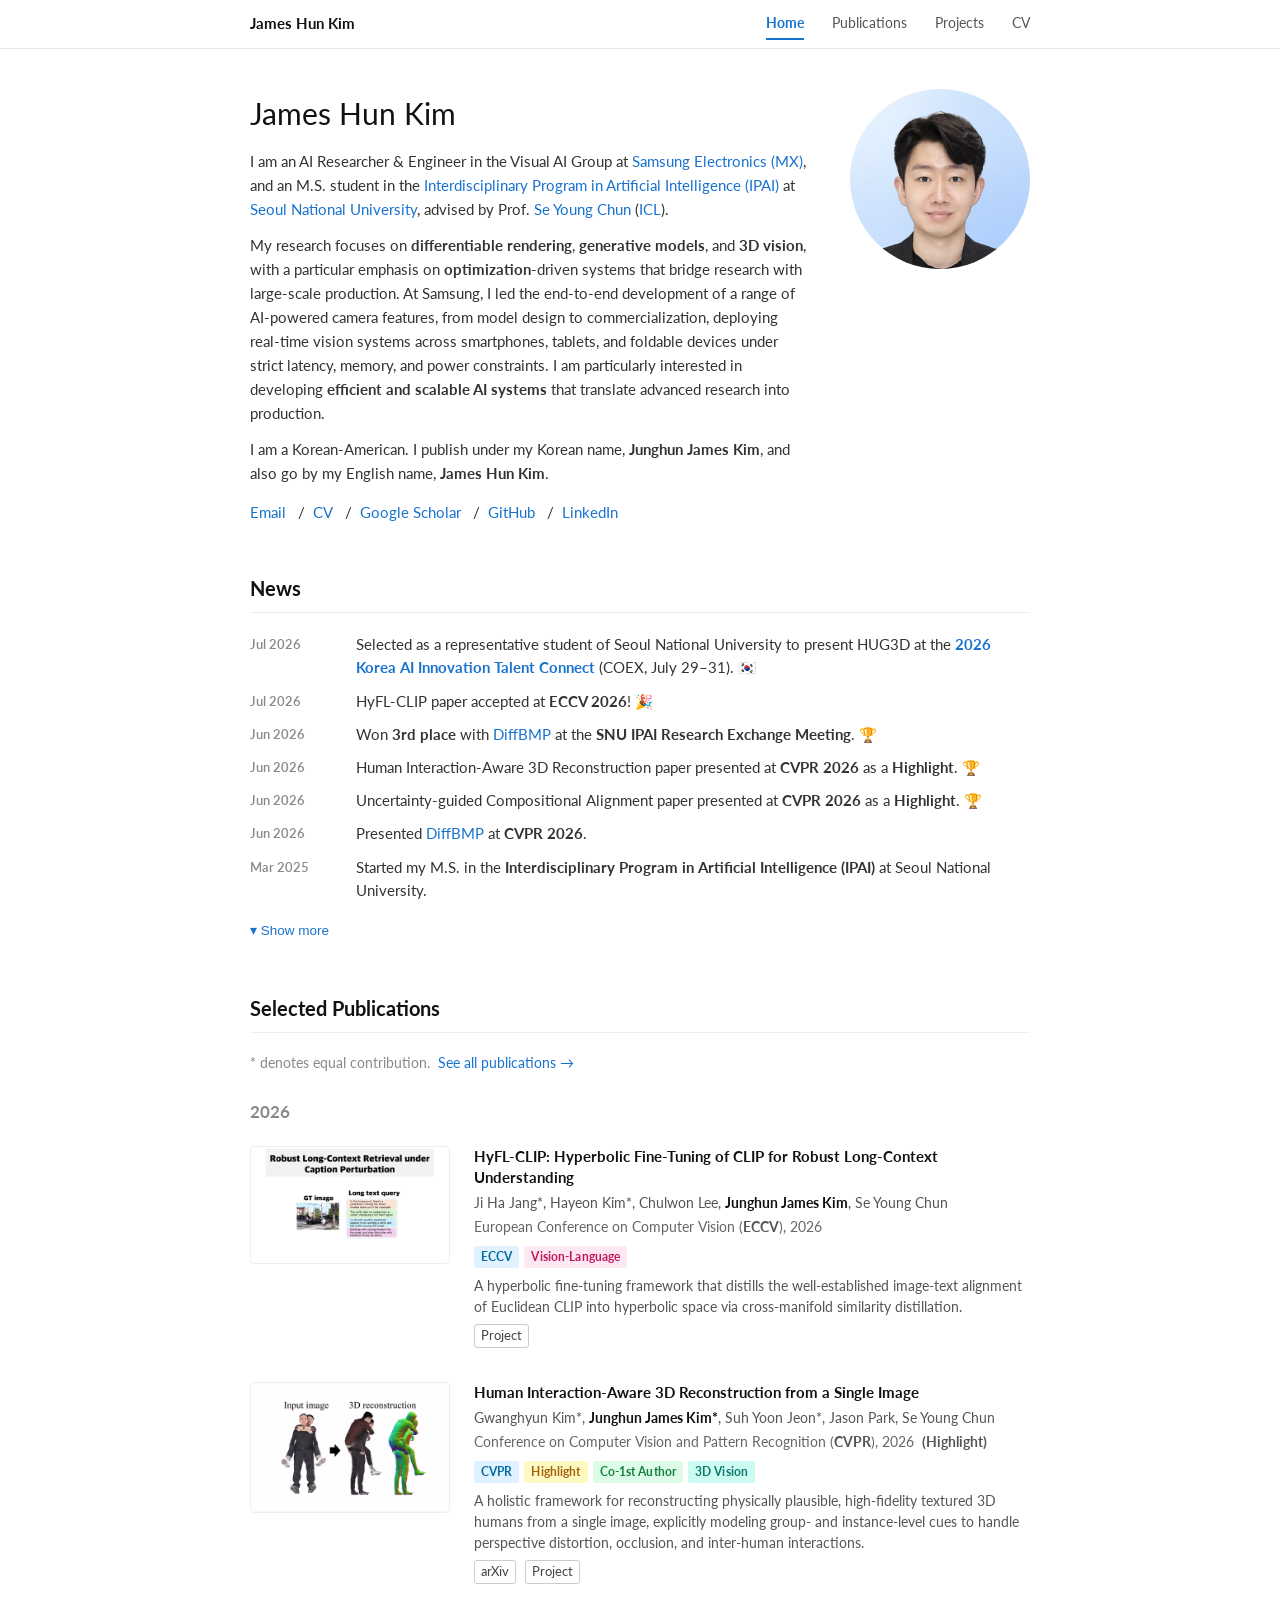
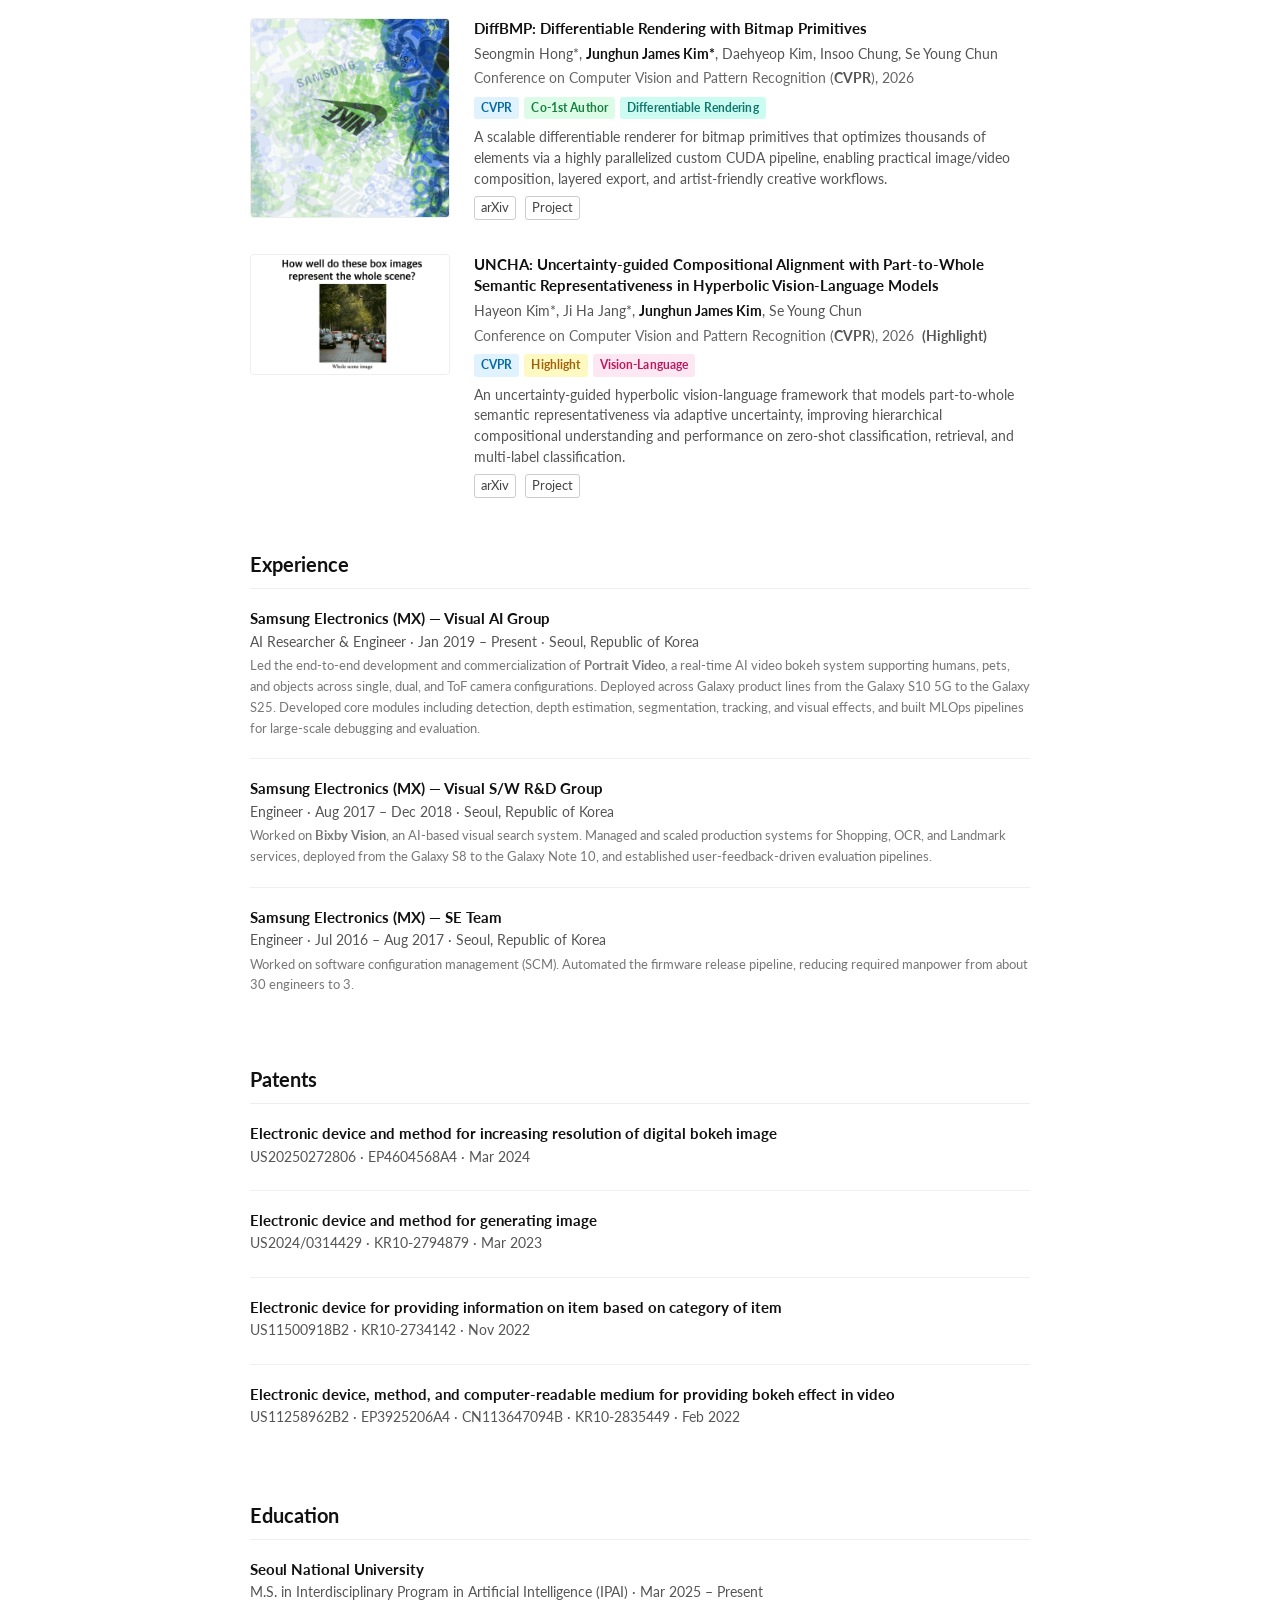
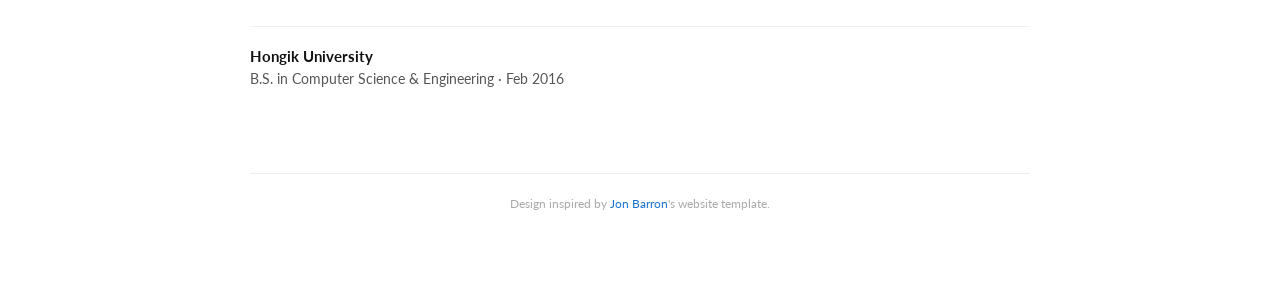
==== commit d6463952: "Credit NIPA as administering agency for grant news items Co-Authored-By: Claude Fable 5 <noreply@ant" ====
--- a/index.html
+++ b/index.html
@@ -136,11 +136,11 @@
         </li>
         <li>
           <span class="news-date">2015</span>
-          <span>Selected for the <strong>Science &amp; Engineering Startup Nurturing Program</strong>, a national government grant, and awarded ₩50,000,000 in funding. 🏆</span>
+          <span>Selected for the <strong>Science &amp; Engineering Startup Nurturing Program</strong>, a national grant by NIPA (National IT Industry Promotion Agency), and awarded ₩50,000,000 in funding. 🏆</span>
         </li>
         <li>
           <span class="news-date">2014</span>
-          <span>Selected for the <strong>Creative Challenge SW R&amp;D Program</strong>, a national government R&amp;D grant, and awarded ₩100,000,000 in funding. 🏆</span>
+          <span>Selected for the <strong>Creative Challenge SW R&amp;D Program</strong>, a national R&amp;D grant by NIPA (National IT Industry Promotion Agency), and awarded ₩100,000,000 in funding. 🏆</span>
         </li>
       </div>
     </ul>
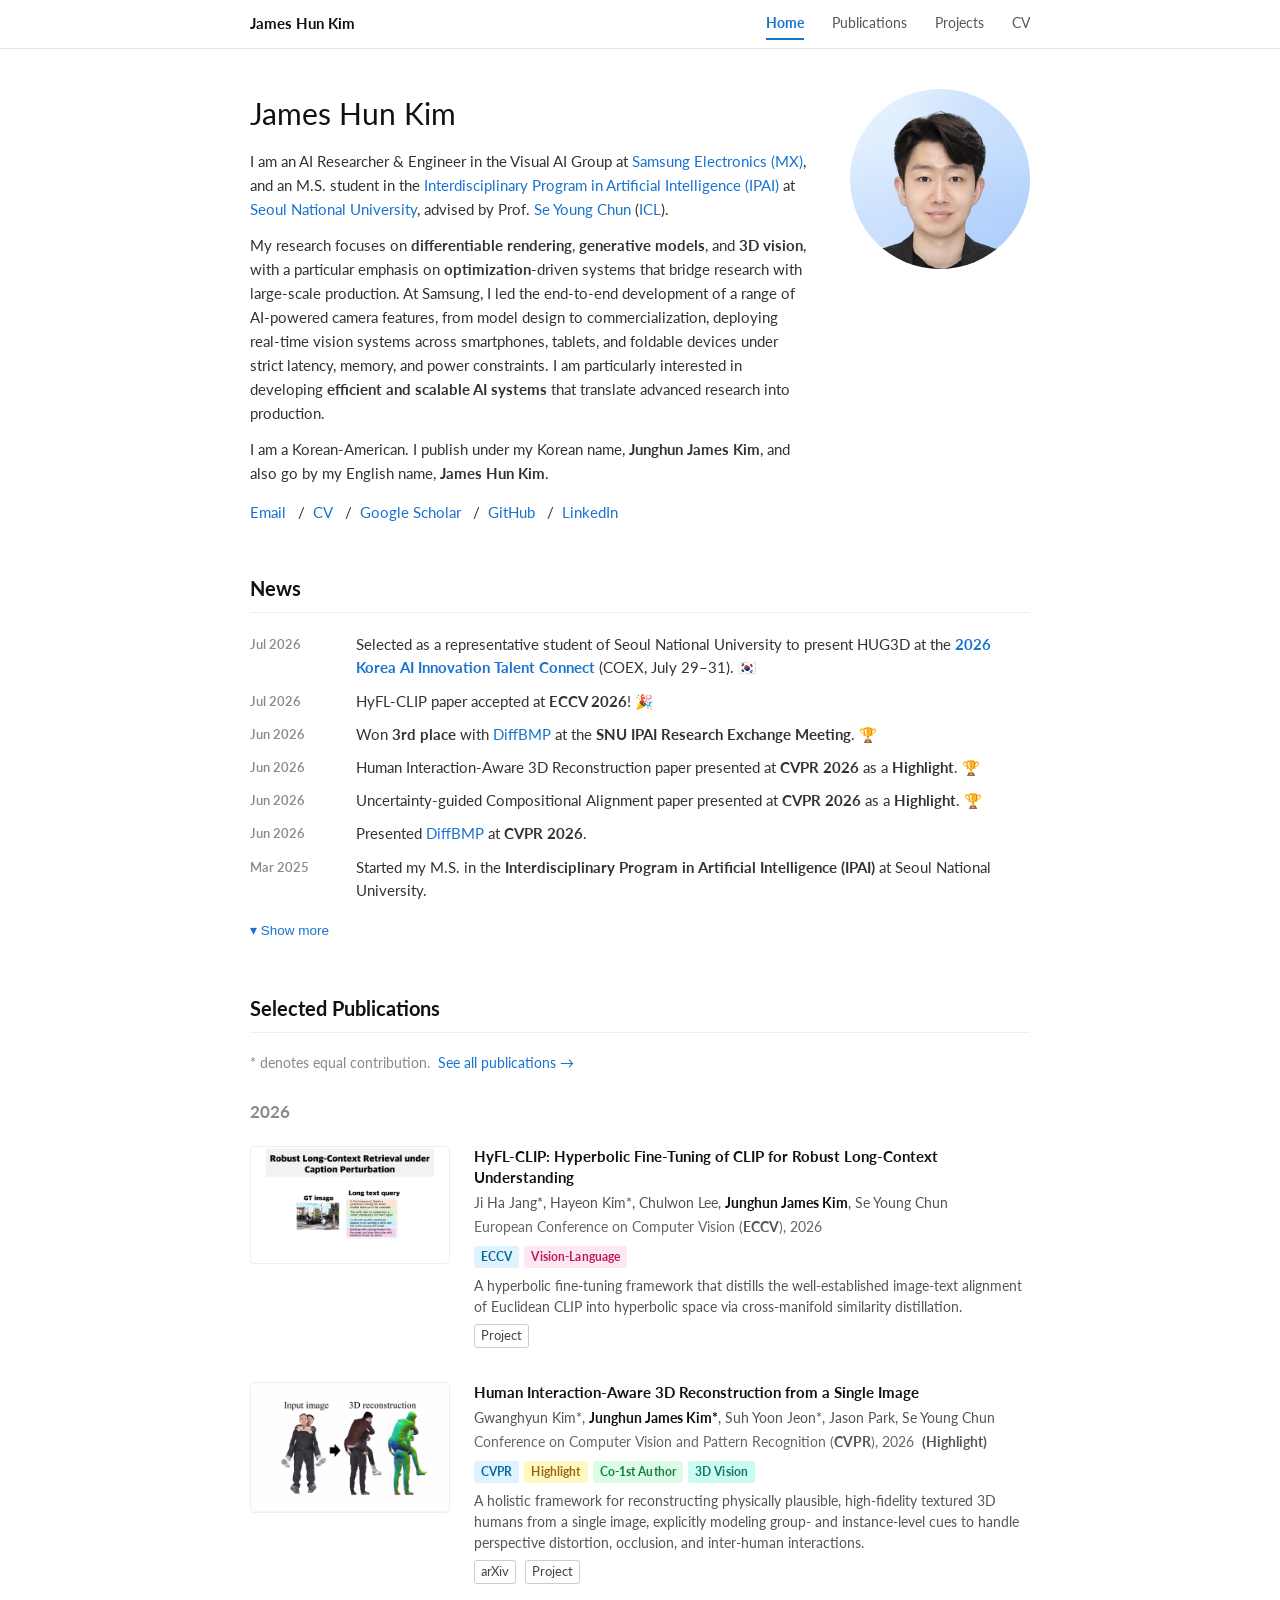
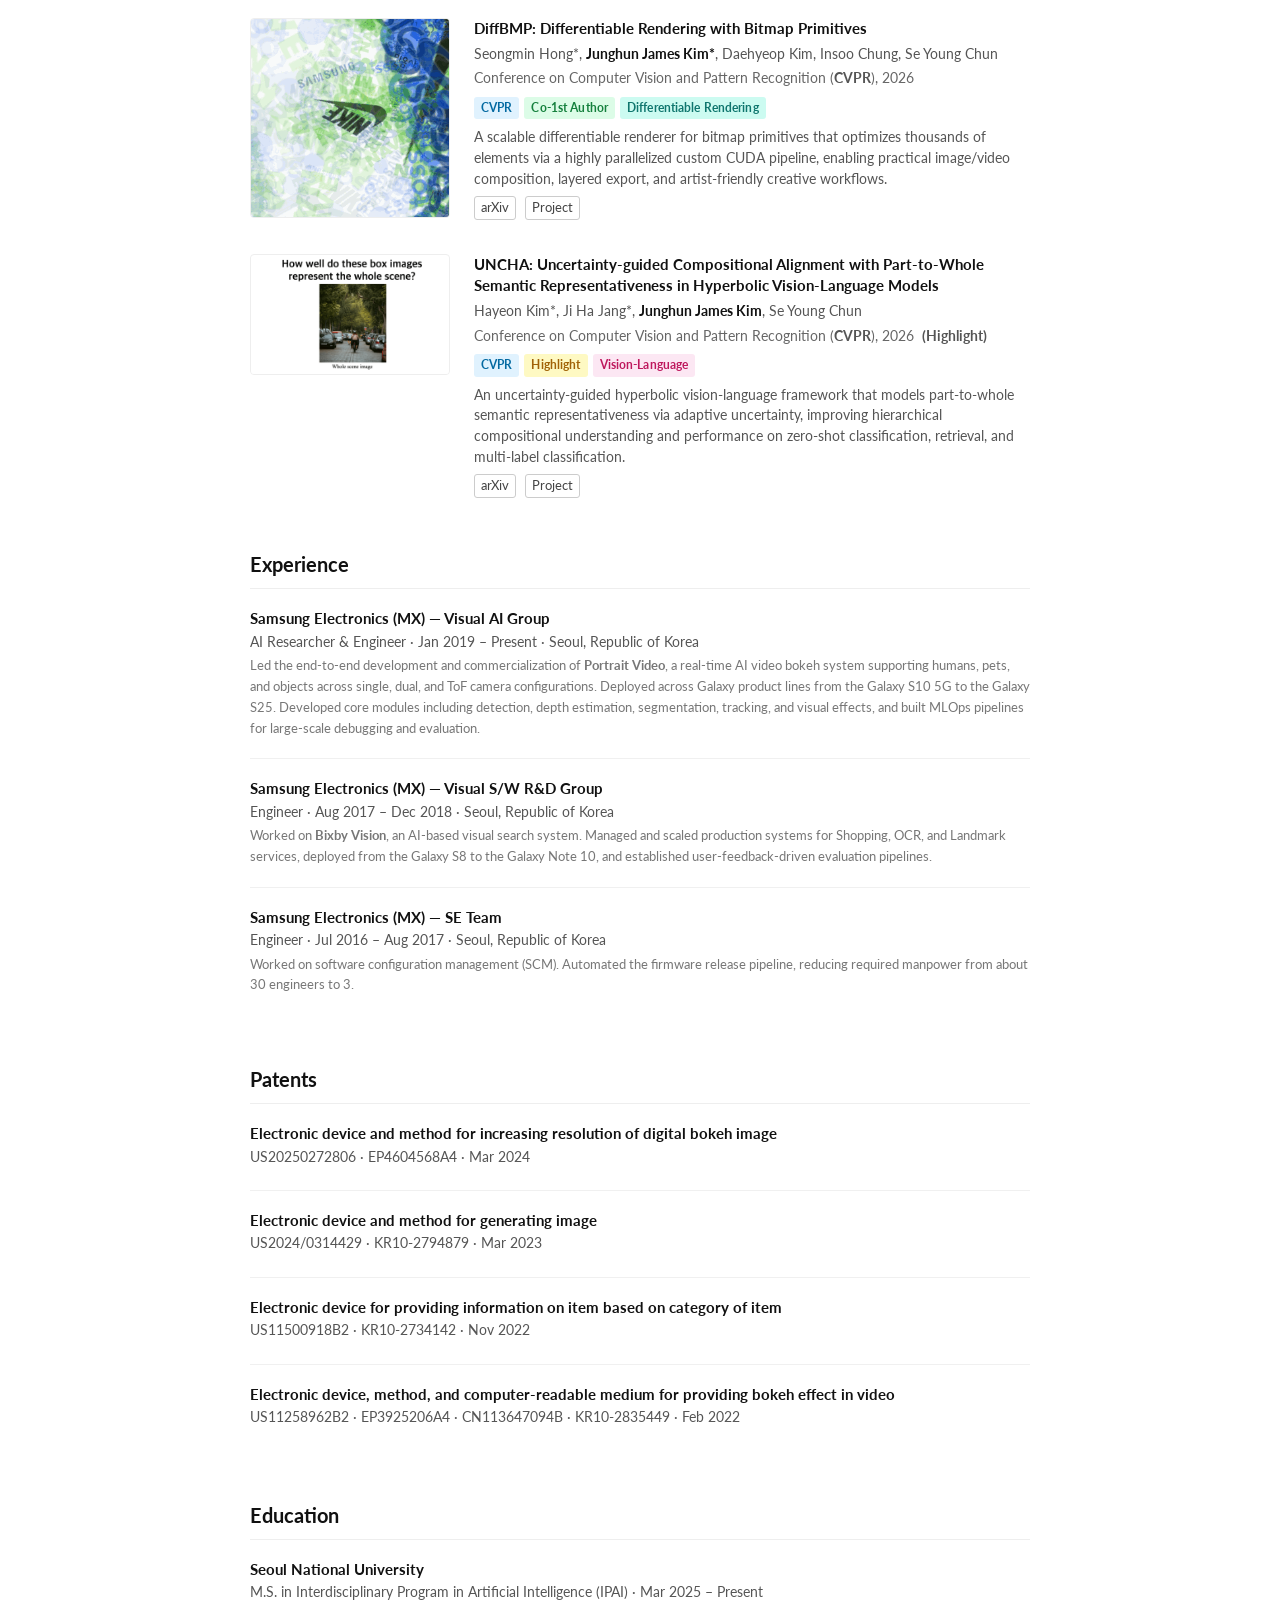
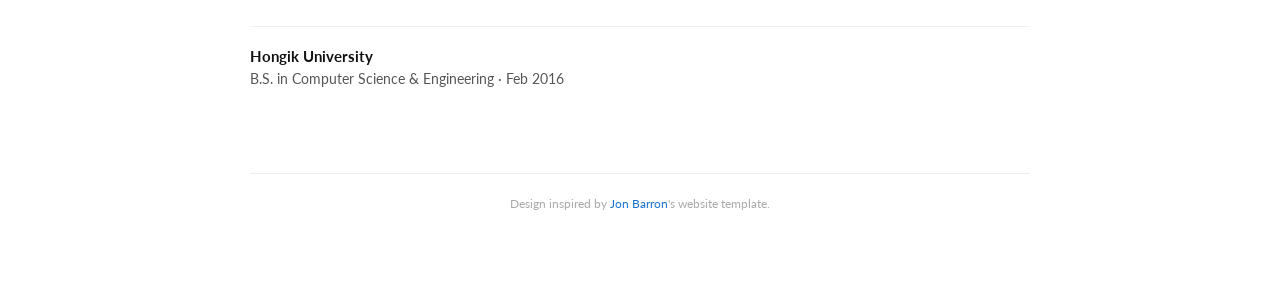
==== commit 22dd2cf2: "Set grant dates to May 2014 / May 2015 Co-Authored-By: Claude Fable 5 <noreply@anthropic.com>" ====
--- a/index.html
+++ b/index.html
@@ -135,11 +135,11 @@
           <span>Joined <strong>Samsung Electronics (MX)</strong>.</span>
         </li>
         <li>
-          <span class="news-date">2015</span>
+          <span class="news-date">May 2015</span>
           <span>Selected for the <strong>Science &amp; Engineering Startup Nurturing Program</strong>, a national grant by NIPA (National IT Industry Promotion Agency), and awarded ₩50,000,000 in funding. 🏆</span>
         </li>
         <li>
-          <span class="news-date">2014</span>
+          <span class="news-date">May 2014</span>
           <span>Selected for the <strong>Creative Challenge SW R&amp;D Program</strong>, a national R&amp;D grant by NIPA (National IT Industry Promotion Agency), and awarded ₩100,000,000 in funding. 🏆</span>
         </li>
       </div>
